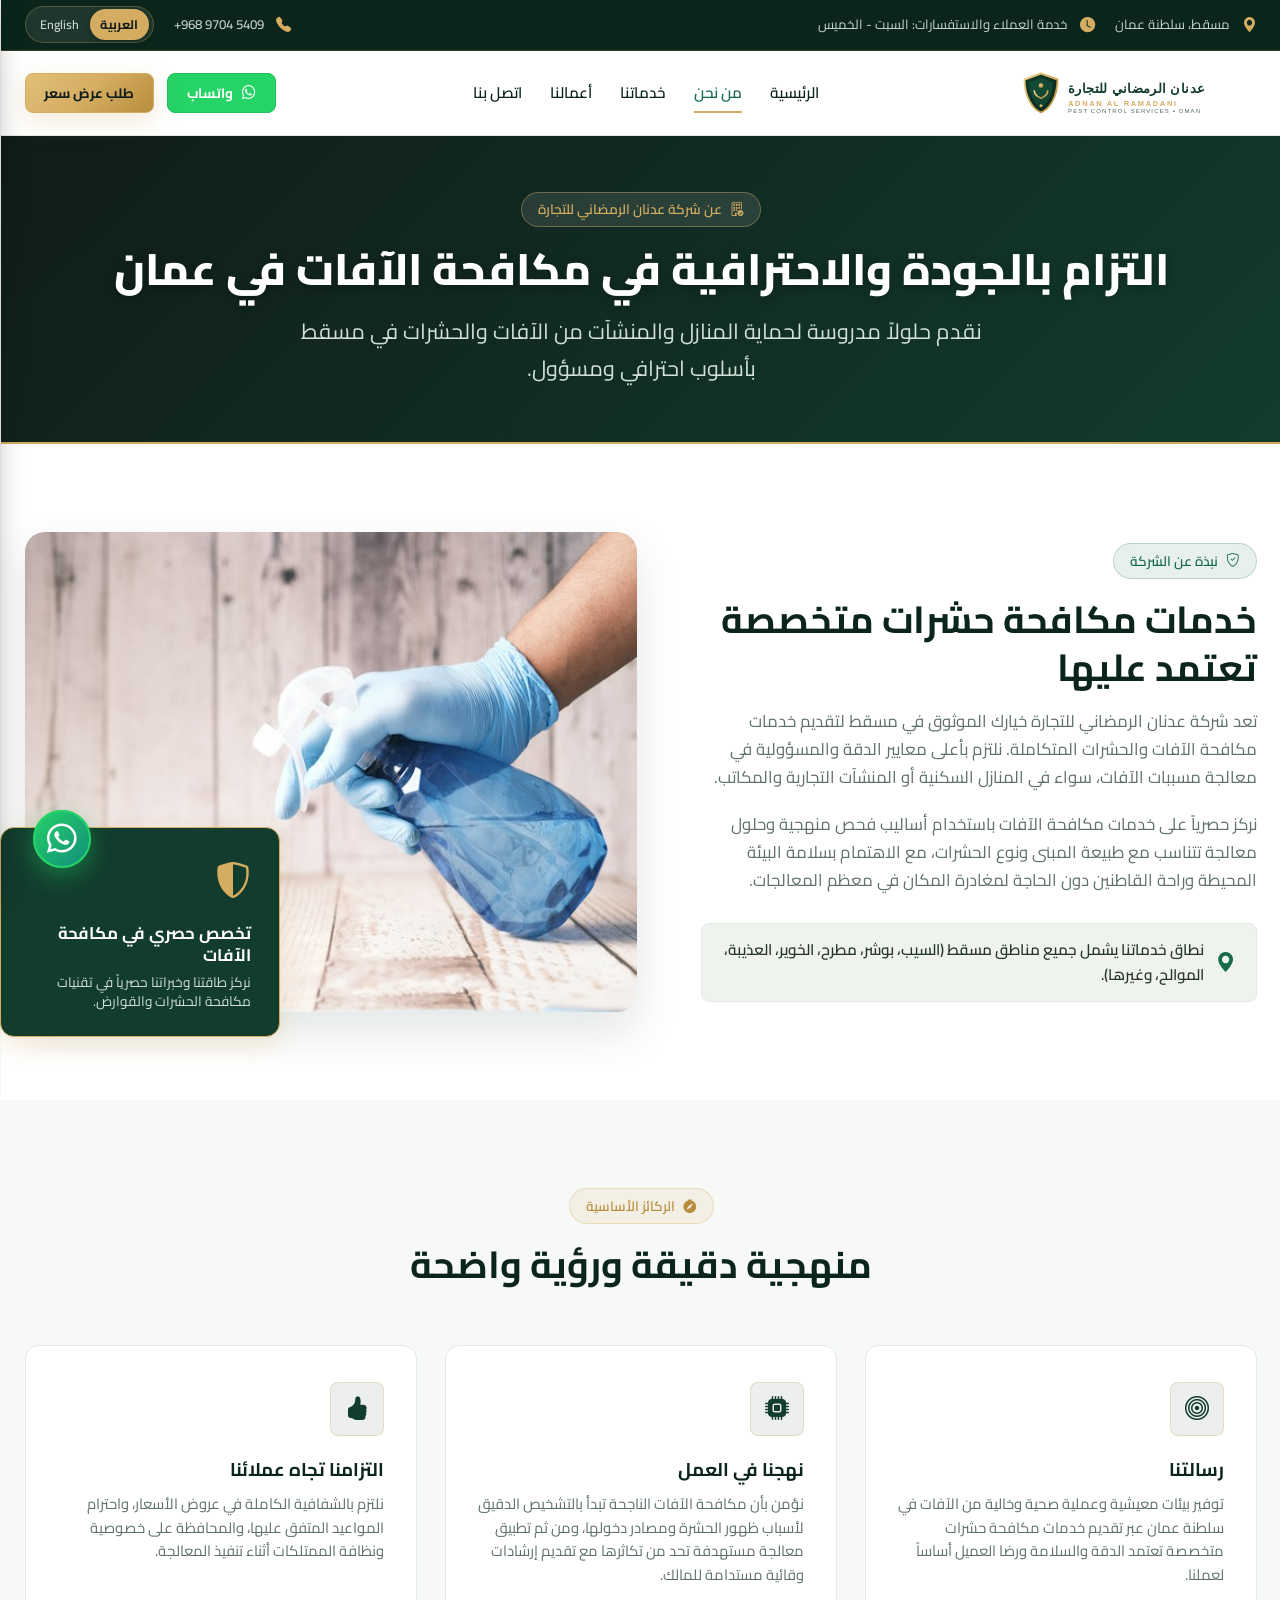
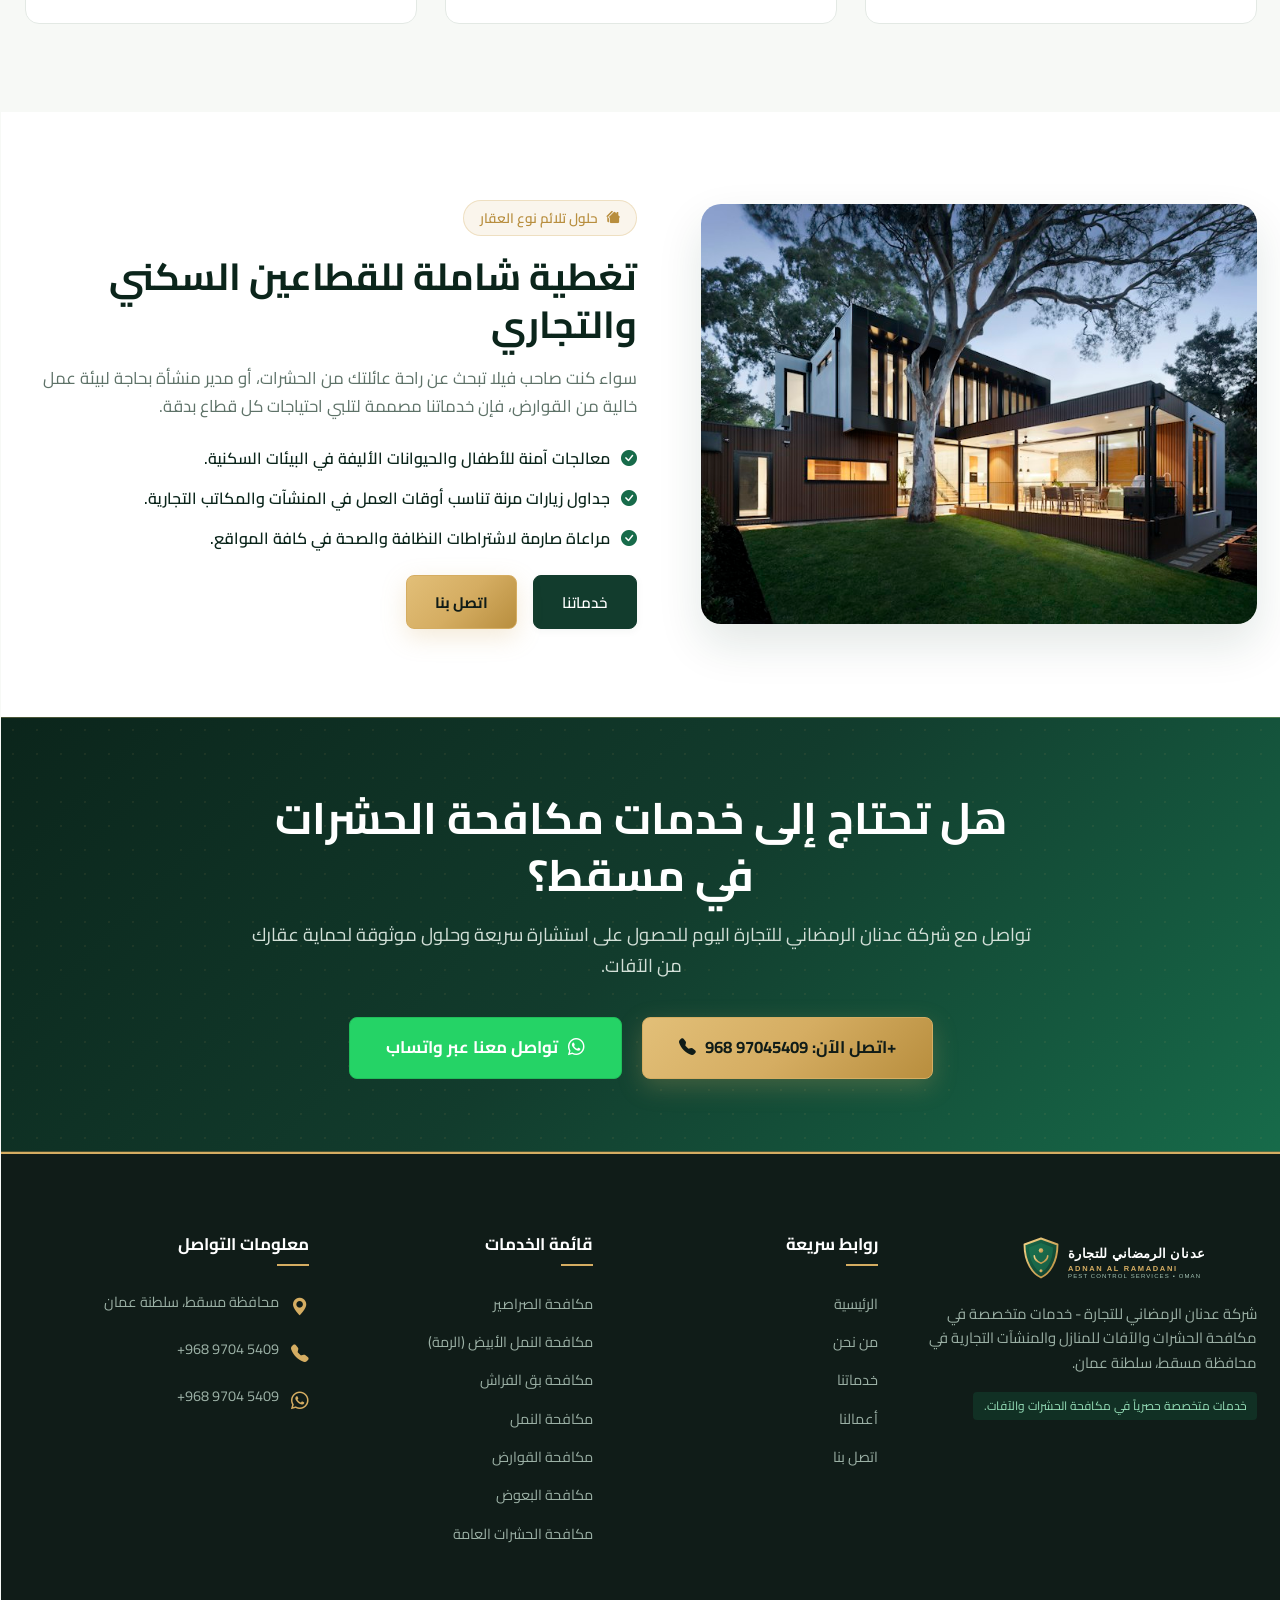
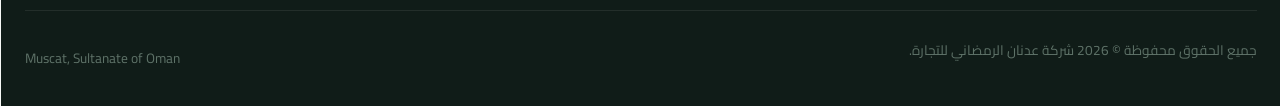
==== about.html @ b7390e9c "Deploy static site to GitHub Pages Co-authored-by: Copilot <223556219+Copilot@users.noreply.github.c" ====
<!DOCTYPE html>
<html lang="ar" dir="rtl">
<head>
  <meta charset="UTF-8">
  <meta name="viewport" content="width=device-width, initial-scale=1.0">
  <title data-i18n="about_hero_tag">من نحن - عدنان الرمضاني للتجارة</title>
  <meta name="description" content="تعرف على شركة عدنان الرمضاني للتجارة، المزود المتخصص في خدمات مكافحة الحشرات والآفات للمنازل والمنشآت التجارية في مسقط، سلطنة عمان.">
  <link rel="canonical" href="https://adnan-pestcontrol-oman.com/about.html">

  <link rel="icon" type="image/svg+xml" href="assets/images/favicon.svg">
  <link rel="preconnect" href="https://fonts.googleapis.com">
  <link rel="preconnect" href="https://fonts.gstatic.com" crossorigin>
  <link href="https://fonts.googleapis.com/css2?family=Cairo:wght@400;500;600;700;800;900&family=Plus+Jakarta+Sans:wght@400;500;600;700;800&family=Tajawal:wght@400;500;700&display=swap" rel="stylesheet">
  <link rel="stylesheet" href="https://cdn.jsdelivr.net/npm/bootstrap-icons@1.11.3/font/bootstrap-icons.min.css">
  <link rel="stylesheet" href="css/style.css">
  <link rel="stylesheet" href="css/rtl.css">
  <link rel="stylesheet" href="css/responsive.css">
</head>
<body class="lang-ar">

  <!-- ================= TOP ANNOUNCEMENT BAR ================= -->
  <div class="top-bar">
    <div class="container">
      <div class="top-bar-inner">
        <div class="top-bar-left">
          <div class="top-bar-item">
            <i class="bi bi-geo-alt-fill"></i>
            <span data-i18n="topbar_city">مسقط، سلطنة عمان</span>
          </div>
          <div class="top-bar-item top-bar-hours">
            <i class="bi bi-clock-fill"></i>
            <span data-i18n="topbar_hours">خدمة العملاء والاستفسارات: السبت - الخميس</span>
          </div>
        </div>
        <div class="top-bar-right">
          <div class="top-bar-item">
            <i class="bi bi-telephone-fill"></i>
            <a href="tel:+96897045409" class="top-bar-link" dir="ltr">+968 9704 5409</a>
          </div>
          <div class="lang-switcher-pill" role="group" aria-label="Language Selector">
            <button type="button" class="lang-btn js-lang-btn active" data-lang="ar">العربية</button>
            <button type="button" class="lang-btn js-lang-btn" data-lang="en">English</button>
          </div>
        </div>
      </div>
    </div>
  </div>

  <!-- ================= MAIN HEADER & NAVIGATION ================= -->
  <header class="site-header">
    <div class="container">
      <div class="header-inner">
        <a href="index.html" class="brand-logo" aria-label="Adnan Al Ramadani Trading">
          <img src="assets/images/logo.svg" alt="عدنان الرمضاني للتجارة" width="300" height="60">
        </a>
        <nav class="nav-menu" aria-label="Main Navigation">
          <a href="index.html" class="nav-link" data-i18n="nav_home">الرئيسية</a>
          <a href="about.html" class="nav-link active" data-i18n="nav_about">من نحن</a>
          <a href="services.html" class="nav-link" data-i18n="nav_services">خدماتنا</a>
          <a href="projects.html" class="nav-link" data-i18n="nav_projects">أعمالنا</a>
          <a href="contact.html" class="nav-link" data-i18n="nav_contact">اتصل بنا</a>
        </nav>
        <div class="header-actions">
          <a href="https://wa.me/96897045409?text=%D9%85%D8%B1%D8%AD%D8%A8%D8%A7%D9%8B%D8%8C%20%D8%A3%D9%88%D8%AF%20%D8%A7%D9%84%D8%A7%D8%B3%D8%AA%D9%81%D8%B3%D8%A7%D8%B1%20%D8%B9%D9%86%20%D8%AE%D8%AF%D9%85%D8%A7%D8%AA%20%D9%85%D9%83%D8%A7%D9%81%D8%AD%D8%A9%20%D8%A7%D9%84%D8%AD%D8%B4%D8%B1%D8%A7%D8%AA%20%D9%84%D8%AF%D9%8A%D9%83%D9%85." target="_blank" rel="noopener noreferrer" class="btn btn-whatsapp btn-sm js-whatsapp-link" title="WhatsApp">
            <i class="bi bi-whatsapp"></i>
            <span data-i18n="nav_whatsapp">واتساب</span>
          </a>
          <a href="contact.html" class="btn btn-accent btn-sm header-cta-btn" data-i18n="nav_get_quote">طلب عرض سعر</a>
          <button type="button" class="mobile-toggle" aria-label="Open Navigation Menu">
            <i class="bi bi-list"></i>
          </button>
        </div>
      </div>
    </div>
  </header>

  <!-- ================= MOBILE NAVIGATION DRAWER ================= -->
  <div class="drawer-backdrop"></div>
  <aside class="mobile-drawer" aria-label="Mobile Navigation Drawer">
    <div>
      <div class="drawer-header">
        <span class="badge-tag badge-gold" data-i18n="company_name">عدنان الرمضاني للتجارة</span>
        <button type="button" class="drawer-close" aria-label="Close Menu">
          <i class="bi bi-x-lg"></i>
        </button>
      </div>
      <nav class="drawer-menu">
        <a href="index.html" class="drawer-link" data-i18n="nav_home">الرئيسية</a>
        <a href="about.html" class="drawer-link active" data-i18n="nav_about">من نحن</a>
        <a href="services.html" class="drawer-link" data-i18n="nav_services">خدماتنا</a>
        <a href="projects.html" class="drawer-link" data-i18n="nav_projects">أعمالنا</a>
        <a href="contact.html" class="drawer-link" data-i18n="nav_contact">اتصل بنا</a>
      </nav>
    </div>
    <div class="drawer-footer">
      <div class="lang-switcher-pill" style="justify-content: center; width: 100%;">
        <button type="button" class="lang-btn js-lang-btn active" data-lang="ar">العربية</button>
        <button type="button" class="lang-btn js-lang-btn" data-lang="en">English</button>
      </div>
      <a href="tel:+96897045409" class="btn btn-outline-white btn-sm" dir="ltr">
        <i class="bi bi-telephone-fill"></i> +968 9704 5409
      </a>
      <a href="contact.html" class="btn btn-accent btn-sm" data-i18n="nav_get_quote">طلب عرض سعر</a>
    </div>
  </aside>

  <!-- ================= PAGE BANNER ================= -->
  <section class="section-py-sm bg-dark" style="position: relative; border-bottom: 2px solid var(--accent); background: linear-gradient(135deg, #101C18 0%, #123C2D 100%);">
    <div class="container text-center">
      <div class="badge-tag badge-white">
        <i class="bi bi-building-check"></i>
        <span data-i18n="about_hero_tag">عن شركة عدنان الرمضاني للتجارة</span>
      </div>
      <h1 class="hero-title" style="font-size: clamp(1.85rem, 3vw + 1rem, 2.75rem); margin-bottom: 1rem;" data-i18n="about_hero_title">
        التزام بالجودة والاحترافية في مكافحة الآفات في عمان
      </h1>
      <p class="hero-desc" style="margin: 0 auto; max-width: 720px;" data-i18n="about_hero_desc">
        نقدم حلولاً مدروسة لحماية المنازل والمنشآت من الآفات والحشرات في مسقط بأسلوب احترافي ومسؤول.
      </p>
    </div>
  </section>

  <!-- ================= ABOUT COMPANY CONTENT ================= -->
  <section class="section-py bg-white">
    <div class="container">
      <div class="intro-grid">
        <div class="intro-content">
          <div class="badge-tag">
            <i class="bi bi-shield-check"></i>
            <span data-i18n="intro_tag">نبذة عن الشركة</span>
          </div>
          <h2 class="section-title" data-i18n="intro_title">خدمات مكافحة حشرات متخصصة تعتمد عليها</h2>
          <p data-i18n="intro_p1">
            تعد شركة عدنان الرمضاني للتجارة خيارك الموثوق في مسقط لتقديم خدمات مكافحة الآفات والحشرات المتكاملة. نلتزم بأعلى معايير الدقة والمسؤولية في معالجة مسببات الآفات، سواء في المنازل السكنية أو المنشآت التجارية والمكاتب.
          </p>
          <p data-i18n="intro_p2">
            نركز حصرياً على خدمات مكافحة الآفات باستخدام أساليب فحص منهجية وحلول معالجة تتناسب مع طبيعة المبنى ونوع الحشرات، مع الاهتمام بسلامة البيئة المحيطة وراحة القاطنين دون الحاجة لمغادرة المكان في معظم المعالجات.
          </p>
          <div class="intro-scope-pill">
            <i class="bi bi-geo-alt-fill"></i>
            <span data-i18n="intro_service_scope">نطاق خدماتنا يشمل جميع مناطق مسقط (السيب، بوشر، مطرح، الخوير، العذيبة، الموالح، وغيرها).</span>
          </div>
        </div>
        <div class="intro-image-wrapper">
          <img src="assets/images/intro-pest-control.jpg" alt="شركة عدنان الرمضاني للتجارة مسقط" class="intro-image-main" loading="lazy">
          <div class="intro-floating-card">
            <i class="bi bi-shield-shaded"></i>
            <h4 data-i18n="intro_badge_title">تخصص حصري في مكافحة الآفات</h4>
            <p data-i18n="intro_badge_desc">نركز طاقتنا وخبراتنا حصرياً في تقنيات مكافحة الحشرات والقوارض.</p>
          </div>
        </div>
      </div>
    </div>
  </section>

  <!-- ================= OUR APPROACH & MISSION ================= -->
  <section class="section-py bg-light">
    <div class="container">
      <div class="section-header text-center">
        <div class="badge-tag badge-gold">
          <i class="bi bi-compass-fill"></i>
          <span>الركائز الأساسية</span>
        </div>
        <h2 class="section-title">منهجية دقيقة ورؤية واضحة</h2>
      </div>

      <div class="why-grid" style="grid-template-columns: repeat(auto-fit, minmax(320px, 1fr));">
        <!-- Mission Card -->
        <div class="why-card" style="background-color: var(--white); border-color: var(--border-light);">
          <div class="why-icon-box" style="background: rgba(18, 60, 45, 0.08); color: var(--primary);">
            <i class="bi bi-bullseye"></i>
          </div>
          <h4 style="color: var(--primary-dark);" data-i18n="about_mission_title">رسالتنا</h4>
          <p style="color: var(--text-muted);" data-i18n="about_mission_desc">
            توفير بيئات معيشية وعملية صحية وخالية من الآفات في سلطنة عمان عبر تقديم خدمات مكافحة حشرات متخصصة تعتمد الدقة والسلامة ورضا العميل أساساً لعملنا.
          </p>
        </div>

        <!-- Approach Card -->
        <div class="why-card" style="background-color: var(--white); border-color: var(--border-light);">
          <div class="why-icon-box" style="background: rgba(18, 60, 45, 0.08); color: var(--primary);">
            <i class="bi bi-cpu-fill"></i>
          </div>
          <h4 style="color: var(--primary-dark);" data-i18n="about_approach_title">نهجنا في العمل</h4>
          <p style="color: var(--text-muted);" data-i18n="about_approach_desc">
            نؤمن بأن مكافحة الآفات الناجحة تبدأ بالتشخيص الدقيق لأسباب ظهور الحشرة ومصادر دخولها، ومن ثم تطبيق معالجة مستهدفة تحد من تكاثرها مع تقديم إرشادات وقائية مستدامة للمالك.
          </p>
        </div>

        <!-- Commitment Card -->
        <div class="why-card" style="background-color: var(--white); border-color: var(--border-light);">
          <div class="why-icon-box" style="background: rgba(18, 60, 45, 0.08); color: var(--primary);">
            <i class="bi bi-hand-thumbs-up-fill"></i>
          </div>
          <h4 style="color: var(--primary-dark);" data-i18n="about_commitment_title">التزامنا تجاه عملائنا</h4>
          <p style="color: var(--text-muted);" data-i18n="about_commitment_desc">
            نلتزم بالشفافية الكاملة في عروض الأسعار، واحترام المواعيد المتفق عليها، والمحافظة على خصوصية ونظافة الممتلكات أثناء تنفيذ المعالجة.
          </p>
        </div>
      </div>
    </div>
  </section>

  <!-- ================= RESIDENTIAL & COMMERCIAL FOCUS ================= -->
  <section class="section-py bg-white">
    <div class="container">
      <div class="intro-grid">
        <div class="intro-image-wrapper">
          <img src="assets/images/general-pest-control.jpg" alt="معالجة سكنية وتجارية في مسقط" class="intro-image-main" style="height: 420px;" loading="lazy">
        </div>
        <div class="intro-content">
          <div class="badge-tag badge-gold">
            <i class="bi bi-houses-fill"></i>
            <span>حلول تلائم نوع العقار</span>
          </div>
          <h2 class="section-title" data-i18n="about_res_com_title">تغطية شاملة للقطاعين السكني والتجاري</h2>
          <p data-i18n="about_res_com_desc">
            سواء كنت صاحب فيلا تبحث عن راحة عائلتك من الحشرات، أو مدير منشأة بحاجة لبيئة عمل خالية من القوارض، فإن خدماتنا مصممة لتلبي احتياجات كل قطاع بدقة.
          </p>
          <ul style="margin: 1.5rem 0; display: flex; flex-direction: column; gap: 0.85rem;">
            <li style="display: flex; align-items: center; gap: 0.65rem; font-weight: 600; color: var(--primary-dark);">
              <i class="bi bi-check-circle-fill" style="color: var(--secondary);"></i>
              <span>معالجات آمنة للأطفال والحيوانات الأليفة في البيئات السكنية.</span>
            </li>
            <li style="display: flex; align-items: center; gap: 0.65rem; font-weight: 600; color: var(--primary-dark);">
              <i class="bi bi-check-circle-fill" style="color: var(--secondary);"></i>
              <span>جداول زيارات مرنة تناسب أوقات العمل في المنشآت والمكاتب التجارية.</span>
            </li>
            <li style="display: flex; align-items: center; gap: 0.65rem; font-weight: 600; color: var(--primary-dark);">
              <i class="bi bi-check-circle-fill" style="color: var(--secondary);"></i>
              <span>مراعاة صارمة لاشتراطات النظافة والصحة في كافة المواقع.</span>
            </li>
          </ul>
          <div style="display: flex; gap: 1rem; flex-wrap: wrap;">
            <a href="services.html" class="btn btn-primary" data-i18n="nav_services">استكشف خدماتنا</a>
            <a href="contact.html" class="btn btn-accent" data-i18n="nav_contact">تواصل معنا الآن</a>
          </div>
        </div>
      </div>
    </div>
  </section>

  <!-- ================= FINAL CTA ================= -->
  <section class="cta-banner">
    <div class="container">
      <div class="cta-banner-inner">
        <h2 data-i18n="cta_headline">هل تحتاج إلى خدمات مكافحة الحشرات في مسقط؟</h2>
        <p data-i18n="cta_desc">تواصل مع شركة عدنان الرمضاني للتجارة اليوم للحصول على استشارة سريعة وحلول موثوقة لحماية عقارك من الآفات.</p>
        <div class="cta-banner-buttons">
          <a href="tel:+96897045409" class="btn btn-accent btn-lg" dir="ltr">
            <i class="bi bi-telephone-fill"></i> <span data-i18n="cta_btn_call">+968 9704 5409 :اتصل الآن</span>
          </a>
          <a href="https://wa.me/96897045409?text=%D9%85%D8%B1%D8%AD%D8%A8%D8%A7%D9%8B%D8%8C%20%D8%A3%D9%88%D8%AF%20%D8%A7%D9%84%D8%A7%D8%B3%D8%AA%D9%81%D8%B3%D8%A7%D8%B1%20%D8%B9%D9%86%20%D8%AE%D8%AF%D9%85%D8%A7%D8%AA%20%D9%85%D9%83%D8%A7%D9%81%D8%AD%D8%A9%20%D8%A7%D9%84%D8%AD%D8%B4%D8%B1%D8%A7%D8%AA%20%D9%84%D8%AF%D9%8A%D9%83%D9%85." target="_blank" rel="noopener noreferrer" class="btn btn-whatsapp btn-lg js-whatsapp-link">
            <i class="bi bi-whatsapp"></i> <span data-i18n="cta_btn_whatsapp">تواصل معنا عبر واتساب</span>
          </a>
        </div>
      </div>
    </div>
  </section>

  <!-- ================= FOOTER ================= -->
  <footer class="site-footer">
    <div class="container">
      <div class="footer-top">
        <div class="footer-brand">
          <a href="index.html" class="brand-logo">
            <img src="assets/images/logo-white.svg" alt="عدنان الرمضاني للتجارة" width="300" height="60">
          </a>
          <p data-i18n="footer_about_p">شركة عدنان الرمضاني للتجارة - خدمات متخصصة في مكافحة الحشرات والآفات للمنازل والمنشآت التجارية في محافظة مسقط، سلطنة عمان.</p>
          <div style="margin-top: 1rem;">
            <span class="footer-badge" data-i18n="footer_category_note">خدمات متخصصة حصرياً في مكافحة الحشرات والآفات</span>
          </div>
        </div>

        <div class="footer-col">
          <h4 data-i18n="footer_quick_links">روابط سريعة</h4>
          <ul class="footer-links">
            <li><a href="index.html" data-i18n="nav_home">الرئيسية</a></li>
            <li><a href="about.html" data-i18n="nav_about">من نحن</a></li>
            <li><a href="services.html" data-i18n="nav_services">خدماتنا</a></li>
            <li><a href="projects.html" data-i18n="nav_projects">أعمالنا ومشاريعنا</a></li>
            <li><a href="contact.html" data-i18n="nav_contact">اتصل بنا</a></li>
          </ul>
        </div>

        <div class="footer-col">
          <h4 data-i18n="footer_services_list">قائمة الخدمات</h4>
          <ul class="footer-links">
            <li><a href="services.html#cockroach" data-i18n="service_cockroach_title">مكافحة الصراصير</a></li>
            <li><a href="services.html#termite" data-i18n="service_termite_title">مكافحة النمل الأبيض</a></li>
            <li><a href="services.html#bedbug" data-i18n="service_bedbug_title">مكافحة بق الفراش</a></li>
            <li><a href="services.html#ant" data-i18n="service_ant_title">مكافحة النمل</a></li>
            <li><a href="services.html#rodent" data-i18n="service_rodent_title">مكافحة القوارض</a></li>
            <li><a href="services.html#mosquito" data-i18n="service_mosquito_title">مكافحة البعوض</a></li>
            <li><a href="services.html#general" data-i18n="service_general_title">مكافحة الحشرات العامة</a></li>
          </ul>
        </div>

        <div class="footer-col">
          <h4 data-i18n="footer_contact_info">معلومات التواصل</h4>
          <div class="footer-contact-list">
            <div class="footer-contact-item">
              <i class="bi bi-geo-alt-fill"></i>
              <span data-i18n="footer_address_val">محافظة مسقط، سلطنة عمان</span>
            </div>
            <div class="footer-contact-item">
              <i class="bi bi-telephone-fill"></i>
              <a href="tel:+96897045409" dir="ltr">+968 9704 5409</a>
            </div>
            <div class="footer-contact-item">
              <i class="bi bi-whatsapp"></i>
              <a href="https://wa.me/96897045409?text=%D9%85%D8%B1%D8%AD%D8%A8%D8%A7%D9%8B%D8%8C%20%D8%A3%D9%88%D8%AF%20%D8%A7%D9%84%D8%A7%D8%B3%D8%AA%D9%81%D8%B3%D8%A7%D8%B1%20%D8%B9%D9%86%20%D8%AE%D8%AF%D9%85%D8%A7%D8%AA%20%D9%85%D9%83%D8%A7%D9%81%D8%AD%D8%A9%20%D8%A7%D9%84%D8%AD%D8%B4%D8%B1%D8%A7%D8%AA%20%D9%84%D8%AF%D9%8A%D9%83%D9%85." target="_blank" rel="noopener noreferrer" class="js-whatsapp-link" dir="ltr">+968 9704 5409</a>
            </div>
          </div>
        </div>
      </div>

      <div class="footer-bottom">
        <p data-i18n="footer_rights">جميع الحقوق محفوظة © 2026 شركة عدنان الرمضاني للتجارة.</p>
        <p>Muscat, Sultanate of Oman</p>
      </div>
    </div>
  </footer>

  <!-- ================= FLOATING WHATSAPP & BACK TO TOP ================= -->
  <aside class="whatsapp-floating" aria-label="WhatsApp Contact Widget">
    <div class="whatsapp-floating-tooltip" data-i18n="whatsapp_floating_tooltip">محادثة فورية عبر واتساب</div>
    <a href="https://wa.me/96897045409?text=%D9%85%D8%B1%D8%AD%D8%A8%D8%A7%D9%8B%D8%8C%20%D8%A3%D9%88%D8%AF%20%D8%A7%D9%84%D8%A7%D8%B3%D8%AA%D9%81%D8%B3%D8%A7%D8%B1%20%D8%B9%D9%86%20%D8%AE%D8%AF%D9%85%D8%A7%D8%AA%20%D9%85%D9%83%D8%A7%D9%81%D8%AD%D8%A9%20%D8%A7%D9%84%D8%AD%D8%B4%D8%B1%D8%A7%D8%AA%20%D9%84%D8%AF%D9%8A%D9%83%D9%85." target="_blank" rel="noopener noreferrer" class="whatsapp-floating-btn js-whatsapp-link" aria-label="Chat on WhatsApp">
      <div class="whatsapp-pulse"></div>
      <i class="bi bi-whatsapp"></i>
    </a>
  </aside>

  <button type="button" class="back-to-top" aria-label="Back to Top">
    <i class="bi bi-chevron-up"></i>
  </button>

  <script src="js/translations.js"></script>
  <script src="js/language.js"></script>
  <script src="js/main.js"></script>
  <script src="js/animations.js"></script>
</body>
</html>
---- css/style.css ----
/* ==========================================================================
   ADNAN AL RAMADANI TRADING - LUXURY PEST CONTROL WEBSITE
   Style System: Deep Forest Green (#123C2D) | Emerald (#176B4A) | Gold (#D5AD62)
   Muscat, Sultanate of Oman
   ========================================================================== */

/* --------------------------------------------------------------------------
   1. CSS Custom Properties / Design Tokens
   -------------------------------------------------------------------------- */
:root {
  --primary: #123C2D;
  --primary-dark: #0B251B;
  --primary-light: #1A543F;
  --secondary: #176B4A;
  --secondary-light: #219668;
  --accent: #D5AD62;
  --accent-hover: #C29B4F;
  --accent-light: #FBF7EE;
  --accent-glow: rgba(213, 173, 98, 0.28);
  
  --dark: #101C18;
  --dark-surface: #14251F;
  --dark-border: #233E33;
  --bg: #F7F9F6;
  --bg-alt: #EFF3EE;
  --white: #FFFFFF;
  --text-main: #26352E;
  --text-muted: #5E7268;
  --text-light: #9BB0A5;
  --border-light: #E3E9E4;
  --border-subtle: #EDF1EE;
  
  --font-ar: 'Cairo', 'Tajawal', -apple-system, BlinkMacSystemFont, "Segoe UI", Roboto, sans-serif;
  --font-en: 'Plus Jakarta Sans', 'Inter', -apple-system, BlinkMacSystemFont, "Segoe UI", Roboto, sans-serif;
  
  --radius-xs: 4px;
  --radius-sm: 8px;
  --radius-md: 14px;
  --radius-lg: 20px;
  --radius-xl: 28px;
  --radius-full: 9999px;
  
  --shadow-sm: 0 2px 8px rgba(18, 60, 45, 0.05);
  --shadow-md: 0 10px 30px rgba(18, 60, 45, 0.08);
  --shadow-lg: 0 20px 45px rgba(18, 60, 45, 0.12);
  --shadow-gold: 0 8px 24px rgba(213, 173, 98, 0.25);
  --shadow-card: 0 12px 35px rgba(16, 28, 24, 0.06);
  
  --transition-fast: 0.18s ease;
  --transition-base: 0.3s cubic-bezier(0.16, 1, 0.3, 1);
  --transition-slow: 0.5s cubic-bezier(0.16, 1, 0.3, 1);

  --header-height: 84px;
  --topbar-height: 42px;
}

/* --------------------------------------------------------------------------
   2. Base Reset & Typography
   -------------------------------------------------------------------------- */
*, *::before, *::after {
  box-sizing: border-box;
  margin: 0;
  padding: 0;
}

html {
  font-size: 16px;
  scroll-behavior: smooth;
  -webkit-text-size-adjust: 100%;
}

body {
  font-family: var(--font-ar);
  font-size: 1rem;
  line-height: 1.65;
  color: var(--text-main);
  background-color: var(--bg);
  overflow-x: hidden;
  text-rendering: optimizeLegibility;
  -webkit-font-smoothing: antialiased;
}

html[lang="en"] body {
  font-family: var(--font-en);
}

h1, h2, h3, h4, h5, h6 {
  color: var(--primary-dark);
  font-weight: 700;
  line-height: 1.3;
  margin-bottom: 0.75rem;
}

h1 { font-size: clamp(2rem, 4vw + 1rem, 3.25rem); font-weight: 800; }
h2 { font-size: clamp(1.65rem, 2.5vw + 1rem, 2.35rem); }
h3 { font-size: 1.35rem; }
h4 { font-size: 1.15rem; }

p {
  margin-bottom: 1rem;
  color: var(--text-muted);
}

p:last-child {
  margin-bottom: 0;
}

a {
  color: inherit;
  text-decoration: none;
  transition: var(--transition-base);
}

img, svg {
  max-width: 100%;
  height: auto;
  display: block;
}

ul {
  list-style: none;
}

button, input, select, textarea {
  font-family: inherit;
  font-size: inherit;
  border: none;
  outline: none;
}

/* --------------------------------------------------------------------------
   3. Utility Classes & Layout
   -------------------------------------------------------------------------- */
.container {
  width: 100%;
  max-width: 1280px;
  margin-left: auto;
  margin-right: auto;
  padding-left: 1.5rem;
  padding-right: 1.5rem;
}

.container-narrow {
  max-width: 960px;
}

.section-py {
  padding-top: 5.5rem;
  padding-bottom: 5.5rem;
}

.section-py-sm {
  padding-top: 3.5rem;
  padding-bottom: 3.5rem;
}

.bg-white { background-color: var(--white); }
.bg-light { background-color: var(--bg); }
.bg-alt { background-color: var(--bg-alt); }
.bg-dark { background-color: var(--dark); color: var(--white); }
.bg-primary { background-color: var(--primary); color: var(--white); }

.text-center { text-align: center; }
.text-accent { color: var(--accent) !important; }
.text-secondary { color: var(--secondary) !important; }

/* Section Header Component */
.section-header {
  margin-bottom: 3.5rem;
}

.section-header.text-center {
  max-width: 720px;
  margin-left: auto;
  margin-right: auto;
}

.badge-tag {
  display: inline-flex;
  align-items: center;
  gap: 0.5rem;
  padding: 0.35rem 1rem;
  border-radius: var(--radius-full);
  font-size: 0.85rem;
  font-weight: 600;
  letter-spacing: 0.5px;
  background-color: rgba(23, 107, 74, 0.1);
  color: var(--secondary);
  border: 1px solid rgba(23, 107, 74, 0.2);
  margin-bottom: 1rem;
}

.badge-tag.badge-gold {
  background-color: rgba(213, 173, 98, 0.12);
  color: #B88E3E;
  border-color: rgba(213, 173, 98, 0.3);
}

.badge-tag.badge-white {
  background-color: rgba(255, 255, 255, 0.1);
  color: var(--accent);
  border-color: rgba(213, 173, 98, 0.4);
}

.section-title {
  margin-bottom: 1rem;
  position: relative;
}

.section-desc {
  font-size: 1.05rem;
  color: var(--text-muted);
}

.bg-dark .section-title {
  color: var(--white);
}

.bg-dark .section-desc {
  color: var(--text-light);
}

/* --------------------------------------------------------------------------
   4. Buttons & Badges
   -------------------------------------------------------------------------- */
.btn {
  display: inline-flex;
  align-items: center;
  justify-content: center;
  gap: 0.6rem;
  padding: 0.85rem 1.75rem;
  border-radius: var(--radius-sm);
  font-weight: 600;
  font-size: 0.95rem;
  cursor: pointer;
  transition: var(--transition-base);
  text-align: center;
  white-space: nowrap;
}

.btn-primary {
  background-color: var(--primary);
  color: var(--white);
  border: 1px solid var(--primary);
  box-shadow: var(--shadow-sm);
}

.btn-primary:hover {
  background-color: var(--primary-light);
  border-color: var(--primary-light);
  transform: translateY(-2px);
  box-shadow: var(--shadow-md);
  color: var(--white);
}

.btn-accent {
  background: linear-gradient(135deg, #E2BF78 0%, #D5AD62 50%, #B88E3E 100%);
  color: var(--dark);
  font-weight: 700;
  border: 1px solid #D5AD62;
  box-shadow: var(--shadow-gold);
}

.btn-accent:hover {
  background: linear-gradient(135deg, #ECD091 0%, #DFB96E 50%, #C49A48 100%);
  transform: translateY(-2px);
  box-shadow: 0 10px 28px rgba(213, 173, 98, 0.35);
  color: var(--dark);
}

.btn-secondary {
  background-color: var(--secondary);
  color: var(--white);
  border: 1px solid var(--secondary);
}

.btn-secondary:hover {
  background-color: var(--secondary-light);
  transform: translateY(-2px);
  color: var(--white);
}

.btn-outline-white {
  background-color: transparent;
  color: var(--white);
  border: 1.5px solid rgba(255, 255, 255, 0.35);
  backdrop-filter: blur(4px);
}

.btn-outline-white:hover {
  background-color: var(--white);
  color: var(--primary);
  border-color: var(--white);
  transform: translateY(-2px);
}

.btn-outline-primary {
  background-color: transparent;
  color: var(--primary);
  border: 1.5px solid var(--primary);
}

.btn-outline-primary:hover {
  background-color: var(--primary);
  color: var(--white);
  transform: translateY(-2px);
}

.btn-whatsapp {
  background-color: #25D366;
  color: #FFFFFF;
  border: 1px solid #20BD5A;
  font-weight: 700;
}

.btn-whatsapp:hover {
  background-color: #20BD5A;
  color: #FFFFFF;
  transform: translateY(-2px);
  box-shadow: 0 8px 20px rgba(37, 211, 102, 0.3);
}

.btn-sm {
  padding: 0.5rem 1.15rem;
  font-size: 0.85rem;
  border-radius: var(--radius-sm);
}

.btn-lg {
  padding: 1rem 2.25rem;
  font-size: 1.05rem;
}

/* --------------------------------------------------------------------------
   5. Top Bar
   -------------------------------------------------------------------------- */
.top-bar {
  background-color: var(--primary-dark);
  color: #CAD5CF;
  font-size: 0.825rem;
  border-bottom: 1px solid rgba(213, 173, 98, 0.2);
  position: relative;
  z-index: 1001;
}

.top-bar-inner {
  display: flex;
  align-items: center;
  justify-content: space-between;
  min-height: var(--topbar-height);
  padding: 0.4rem 0;
}

.top-bar-left, .top-bar-right {
  display: flex;
  align-items: center;
  gap: 1.25rem;
}

.top-bar-item {
  display: inline-flex;
  align-items: center;
  gap: 0.45rem;
}

.top-bar-item i {
  color: var(--accent);
  font-size: 0.95rem;
}

.top-bar-link {
  color: #CAD5CF;
  font-weight: 500;
}

.top-bar-link:hover {
  color: var(--accent);
}

/* Language Switcher Component */
.lang-switcher-pill {
  display: inline-flex;
  align-items: center;
  background: rgba(255, 255, 255, 0.08);
  border: 1px solid rgba(213, 173, 98, 0.3);
  border-radius: var(--radius-full);
  padding: 2px 4px;
}

.lang-btn {
  background: transparent;
  color: #CAD5CF;
  font-size: 0.78rem;
  font-weight: 600;
  padding: 0.25rem 0.65rem;
  border-radius: var(--radius-full);
  cursor: pointer;
  transition: var(--transition-fast);
}

.lang-btn:hover {
  color: var(--white);
}

.lang-btn.active {
  background: var(--accent);
  color: var(--dark);
  font-weight: 700;
  box-shadow: 0 2px 6px rgba(0, 0, 0, 0.2);
}

/* --------------------------------------------------------------------------
   6. Main Header & Navigation
   -------------------------------------------------------------------------- */
.site-header {
  position: sticky;
  top: 0;
  left: 0;
  width: 100%;
  background-color: var(--white);
  border-bottom: 1px solid var(--border-light);
  z-index: 1000;
  transition: var(--transition-base);
}

.site-header.scrolled {
  box-shadow: 0 4px 20px rgba(18, 60, 45, 0.08);
  background-color: rgba(255, 255, 255, 0.98);
  backdrop-filter: blur(12px);
}

.header-inner {
  display: flex;
  align-items: center;
  justify-content: space-between;
  height: var(--header-height);
}

.brand-logo {
  display: flex;
  align-items: center;
  gap: 0.75rem;
  text-decoration: none;
}

.brand-logo img {
  height: 48px;
  width: auto;
}

/* Nav Menu */
.nav-menu {
  display: flex;
  align-items: center;
  gap: 1.75rem;
}

.nav-link {
  font-weight: 600;
  font-size: 0.95rem;
  color: var(--primary-dark);
  position: relative;
  padding: 0.5rem 0;
}

.nav-link::after {
  content: '';
  position: absolute;
  bottom: 0;
  left: 0;
  width: 0;
  height: 2px;
  background-color: var(--accent);
  transition: var(--transition-base);
}

.nav-link:hover, .nav-link.active {
  color: var(--secondary);
}

.nav-link:hover::after, .nav-link.active::after {
  width: 100%;
}

.header-actions {
  display: flex;
  align-items: center;
  gap: 0.85rem;
}

.mobile-toggle {
  display: none;
  background: transparent;
  color: var(--primary-dark);
  font-size: 1.75rem;
  cursor: pointer;
  padding: 0.25rem;
}

/* --------------------------------------------------------------------------
   7. Mobile Navigation Drawer
   -------------------------------------------------------------------------- */
.mobile-drawer {
  position: fixed;
  top: 0;
  bottom: 0;
  right: -320px;
  width: 300px;
  background-color: var(--dark);
  color: var(--white);
  z-index: 2000;
  padding: 2rem 1.5rem;
  display: flex;
  flex-direction: column;
  justify-content: space-between;
  transition: right 0.35s cubic-bezier(0.16, 1, 0.3, 1);
  box-shadow: -10px 0 30px rgba(0, 0, 0, 0.4);
  overflow-y: auto;
}

html[dir="rtl"] .mobile-drawer {
  right: auto;
  left: -320px;
  transition: left 0.35s cubic-bezier(0.16, 1, 0.3, 1);
  box-shadow: 10px 0 30px rgba(0, 0, 0, 0.4);
}

.mobile-drawer.open {
  right: 0;
}

html[dir="rtl"] .mobile-drawer.open {
  left: 0;
}

.drawer-backdrop {
  position: fixed;
  top: 0;
  left: 0;
  width: 100vw;
  height: 100vh;
  background: rgba(16, 28, 24, 0.6);
  backdrop-filter: blur(4px);
  z-index: 1999;
  opacity: 0;
  visibility: hidden;
  transition: var(--transition-base);
}

.drawer-backdrop.active {
  opacity: 1;
  visibility: visible;
}

.drawer-header {
  display: flex;
  align-items: center;
  justify-content: space-between;
  margin-bottom: 2rem;
  border-bottom: 1px solid rgba(255, 255, 255, 0.1);
  padding-bottom: 1rem;
}

.drawer-close {
  background: transparent;
  color: var(--white);
  font-size: 1.5rem;
  cursor: pointer;
}

.drawer-menu {
  display: flex;
  flex-direction: column;
  gap: 1.25rem;
}

.drawer-link {
  font-size: 1.15rem;
  font-weight: 600;
  color: #CAD5CF;
  display: block;
}

.drawer-link.active, .drawer-link:hover {
  color: var(--accent);
}

.drawer-footer {
  margin-top: 2rem;
  border-top: 1px solid rgba(255, 255, 255, 0.1);
  padding-top: 1.5rem;
  display: flex;
  flex-direction: column;
  gap: 1rem;
}

/* --------------------------------------------------------------------------
   8. Hero Section (Cinematic Luxury)
   -------------------------------------------------------------------------- */
.hero-section {
  position: relative;
  min-height: 85vh;
  display: flex;
  align-items: center;
  background: linear-gradient(135deg, rgba(16, 28, 24, 0.92) 0%, rgba(18, 60, 45, 0.88) 100%),
              url('../assets/images/hero.jpg') center/cover no-repeat;
  color: var(--white);
  padding: 5rem 0;
  overflow: hidden;
}

.hero-overlay-pattern {
  position: absolute;
  top: 0;
  left: 0;
  width: 100%;
  height: 100%;
  background-image: radial-gradient(rgba(213, 173, 98, 0.08) 1px, transparent 1px);
  background-size: 32px 32px;
  pointer-events: none;
}

.hero-content {
  position: relative;
  z-index: 2;
  max-width: 820px;
}

.hero-title {
  color: var(--white);
  font-size: clamp(2.2rem, 3.8vw + 1rem, 3.75rem);
  font-weight: 800;
  line-height: 1.22;
  margin-bottom: 1.5rem;
  text-shadow: 0 2px 10px rgba(0, 0, 0, 0.3);
}

.hero-desc {
  font-size: clamp(1.05rem, 1.2vw + 0.5rem, 1.35rem);
  color: #D3E0D8;
  line-height: 1.7;
  margin-bottom: 2.25rem;
  max-width: 700px;
}

.hero-cta-group {
  display: flex;
  align-items: center;
  flex-wrap: wrap;
  gap: 1rem;
  margin-bottom: 2.75rem;
}

.hero-features {
  display: flex;
  align-items: center;
  flex-wrap: wrap;
  gap: 1.5rem;
  padding-top: 1.75rem;
  border-top: 1px solid rgba(255, 255, 255, 0.15);
}

.hero-feature-item {
  display: flex;
  align-items: center;
  gap: 0.6rem;
  font-size: 0.9rem;
  color: #E2ECE5;
  font-weight: 500;
}

.hero-feature-item i {
  color: var(--accent);
  font-size: 1.15rem;
}

/* --------------------------------------------------------------------------
   9. Trust / Introduction Section
   -------------------------------------------------------------------------- */
.intro-grid {
  display: grid;
  grid-template-columns: 1fr 1.1fr;
  gap: 4rem;
  align-items: center;
}

.intro-image-wrapper {
  position: relative;
}

.intro-image-main {
  width: 100%;
  height: 480px;
  object-fit: cover;
  border-radius: var(--radius-lg);
  box-shadow: var(--shadow-lg);
}

.intro-floating-card {
  position: absolute;
  bottom: -25px;
  right: -25px;
  background: var(--primary);
  color: var(--white);
  padding: 1.5rem 1.75rem;
  border-radius: var(--radius-md);
  border: 1px solid var(--accent);
  box-shadow: var(--shadow-gold);
  max-width: 280px;
}

html[dir="rtl"] .intro-floating-card {
  right: auto;
  left: -25px;
}

.intro-floating-card i {
  font-size: 2.25rem;
  color: var(--accent);
  margin-bottom: 0.75rem;
  display: block;
}

.intro-floating-card h4 {
  color: var(--white);
  font-size: 1.05rem;
  margin-bottom: 0.35rem;
}

.intro-floating-card p {
  color: #D3E0D8;
  font-size: 0.85rem;
  line-height: 1.45;
}

.intro-content p {
  font-size: 1.05rem;
  margin-bottom: 1.25rem;
}

.intro-scope-pill {
  display: flex;
  align-items: center;
  gap: 0.75rem;
  background-color: var(--bg-alt);
  border: 1px solid var(--border-light);
  padding: 0.85rem 1.25rem;
  border-radius: var(--radius-sm);
  margin-top: 1.75rem;
  color: var(--text-main);
  font-size: 0.95rem;
  font-weight: 600;
}

.intro-scope-pill i {
  color: var(--secondary);
  font-size: 1.25rem;
}

/* --------------------------------------------------------------------------
   10. Services Cards System (7 Core Services)
   -------------------------------------------------------------------------- */
.services-grid {
  display: grid;
  grid-template-columns: repeat(auto-fill, minmax(350px, 1fr));
  gap: 2rem;
}

.service-card {
  background-color: var(--white);
  border-radius: var(--radius-md);
  overflow: hidden;
  border: 1px solid var(--border-light);
  box-shadow: var(--shadow-sm);
  transition: var(--transition-base);
  display: flex;
  flex-direction: column;
}

.service-card:hover {
  transform: translateY(-6px);
  box-shadow: var(--shadow-card);
  border-color: rgba(23, 107, 74, 0.3);
}

.service-card-media {
  position: relative;
  height: 220px;
  overflow: hidden;
}

.service-card-media img {
  width: 100%;
  height: 100%;
  object-fit: cover;
  transition: transform 0.6s cubic-bezier(0.16, 1, 0.3, 1);
}

.service-card:hover .service-card-media img {
  transform: scale(1.08);
}

.service-card-badge {
  position: absolute;
  top: 1rem;
  right: 1rem;
  background: rgba(16, 28, 24, 0.85);
  color: var(--accent);
  border: 1px solid rgba(213, 173, 98, 0.4);
  backdrop-filter: blur(4px);
  padding: 0.25rem 0.75rem;
  border-radius: var(--radius-full);
  font-size: 0.75rem;
  font-weight: 700;
  letter-spacing: 0.5px;
}

html[dir="rtl"] .service-card-badge {
  right: auto;
  left: 1rem;
}

.service-card-icon {
  position: absolute;
  bottom: -22px;
  right: 1.5rem;
  width: 48px;
  height: 48px;
  background-color: var(--primary);
  border: 2px solid var(--accent);
  color: var(--white);
  border-radius: var(--radius-sm);
  display: flex;
  align-items: center;
  justify-content: center;
  font-size: 1.35rem;
  box-shadow: var(--shadow-md);
}

html[dir="rtl"] .service-card-icon {
  right: auto;
  left: 1.5rem;
}

.service-card-body {
  padding: 2rem 1.75rem 1.75rem;
  display: flex;
  flex-direction: column;
  flex-grow: 1;
}

.service-card-title {
  font-size: 1.25rem;
  margin-bottom: 0.75rem;
  color: var(--primary-dark);
}

.service-card-desc {
  font-size: 0.925rem;
  color: var(--text-muted);
  line-height: 1.6;
  margin-bottom: 1.5rem;
  flex-grow: 1;
}

.service-card-footer {
  display: flex;
  align-items: center;
  justify-content: space-between;
  border-top: 1px solid var(--border-subtle);
  padding-top: 1rem;
  margin-top: auto;
}

.service-link {
  display: inline-flex;
  align-items: center;
  gap: 0.4rem;
  font-size: 0.9rem;
  font-weight: 700;
  color: var(--secondary);
}

.service-link:hover {
  color: var(--primary);
  gap: 0.6rem;
}

/* --------------------------------------------------------------------------
   11. Why Choose Us (Dark Corporate Section)
   -------------------------------------------------------------------------- */
.why-section {
  background-color: var(--dark);
  color: var(--white);
  position: relative;
  overflow: hidden;
}

.why-section::before {
  content: '';
  position: absolute;
  top: -150px;
  right: -150px;
  width: 450px;
  height: 450px;
  background: radial-gradient(circle, rgba(23, 107, 74, 0.25) 0%, transparent 70%);
  border-radius: 50%;
  pointer-events: none;
}

.why-grid {
  display: grid;
  grid-template-columns: repeat(auto-fill, minmax(320px, 1fr));
  gap: 1.75rem;
}

.why-card {
  background-color: var(--dark-surface);
  border: 1px solid var(--dark-border);
  border-radius: var(--radius-md);
  padding: 2.25rem 2rem;
  transition: var(--transition-base);
  position: relative;
}

.why-card::before {
  content: '';
  position: absolute;
  top: 0;
  left: 0;
  right: 0;
  height: 2px;
  background: linear-gradient(90deg, transparent, var(--accent), transparent);
  opacity: 0;
  transition: var(--transition-base);
}

.why-card:hover {
  transform: translateY(-5px);
  border-color: rgba(213, 173, 98, 0.4);
  box-shadow: 0 15px 35px rgba(0, 0, 0, 0.3);
}

.why-card:hover::before {
  opacity: 1;
}

.why-icon-box {
  width: 54px;
  height: 54px;
  border-radius: var(--radius-sm);
  background: rgba(23, 107, 74, 0.2);
  border: 1px solid rgba(213, 173, 98, 0.3);
  display: flex;
  align-items: center;
  justify-content: center;
  color: var(--accent);
  font-size: 1.5rem;
  margin-bottom: 1.35rem;
}

.why-card h4 {
  color: var(--white);
  font-size: 1.15rem;
  margin-bottom: 0.65rem;
}

.why-card p {
  color: #A6B9B0;
  font-size: 0.925rem;
  line-height: 1.6;
}

/* --------------------------------------------------------------------------
   12. How Our Service Works (Process Timeline)
   -------------------------------------------------------------------------- */
.process-grid {
  display: grid;
  grid-template-columns: repeat(4, 1fr);
  gap: 1.75rem;
  position: relative;
}

.process-card {
  background: var(--white);
  border: 1px solid var(--border-light);
  border-radius: var(--radius-md);
  padding: 2.25rem 1.75rem;
  position: relative;
  box-shadow: var(--shadow-sm);
  transition: var(--transition-base);
}

.process-card:hover {
  transform: translateY(-4px);
  box-shadow: var(--shadow-md);
  border-color: var(--accent);
}

.process-step-num {
  font-size: 2.25rem;
  font-weight: 900;
  color: rgba(23, 107, 74, 0.15);
  line-height: 1;
  margin-bottom: 1rem;
  font-family: var(--font-en);
}

.process-card:hover .process-step-num {
  color: var(--accent);
}

.process-card h4 {
  font-size: 1.15rem;
  margin-bottom: 0.65rem;
  color: var(--primary-dark);
}

.process-card p {
  font-size: 0.9rem;
  line-height: 1.6;
}

/* --------------------------------------------------------------------------
   13. Projects Preview & Portfolio Grid
   -------------------------------------------------------------------------- */
.projects-filter-bar {
  display: flex;
  align-items: center;
  justify-content: center;
  flex-wrap: wrap;
  gap: 0.6rem;
  margin-bottom: 2.5rem;
}

.filter-btn {
  padding: 0.55rem 1.35rem;
  border-radius: var(--radius-full);
  background: var(--white);
  color: var(--text-main);
  border: 1px solid var(--border-light);
  font-weight: 600;
  font-size: 0.88rem;
  cursor: pointer;
  transition: var(--transition-fast);
}

.filter-btn:hover {
  border-color: var(--secondary);
  color: var(--secondary);
}

.filter-btn.active {
  background: var(--primary);
  color: var(--white);
  border-color: var(--primary);
  box-shadow: var(--shadow-sm);
}

.gallery-grid {
  display: grid;
  grid-template-columns: repeat(auto-fill, minmax(340px, 1fr));
  gap: 1.75rem;
}

.gallery-item {
  position: relative;
  height: 280px;
  border-radius: var(--radius-md);
  overflow: hidden;
  box-shadow: var(--shadow-sm);
  cursor: pointer;
  border: 1px solid var(--border-light);
}

.gallery-item img {
  width: 100%;
  height: 100%;
  object-fit: cover;
  transition: transform 0.6s cubic-bezier(0.16, 1, 0.3, 1);
}

.gallery-overlay {
  position: absolute;
  top: 0;
  left: 0;
  width: 100%;
  height: 100%;
  background: linear-gradient(to top, rgba(16, 28, 24, 0.92) 0%, rgba(16, 28, 24, 0.3) 60%, transparent 100%);
  display: flex;
  flex-direction: column;
  justify-content: flex-end;
  padding: 1.5rem;
  color: var(--white);
  opacity: 0;
  transition: opacity 0.35s ease;
}

.gallery-item:hover img {
  transform: scale(1.08);
}

.gallery-item:hover .gallery-overlay {
  opacity: 1;
}

.gallery-cat {
  font-size: 0.75rem;
  color: var(--accent);
  font-weight: 700;
  text-transform: uppercase;
  letter-spacing: 1px;
  margin-bottom: 0.3rem;
}

.gallery-title {
  color: var(--white);
  font-size: 1.15rem;
  margin-bottom: 0.25rem;
}

.gallery-zoom-icon {
  position: absolute;
  top: 1rem;
  right: 1rem;
  width: 36px;
  height: 36px;
  background: rgba(255, 255, 255, 0.2);
  backdrop-filter: blur(4px);
  border-radius: 50%;
  display: flex;
  align-items: center;
  justify-content: center;
  font-size: 1rem;
}

html[dir="rtl"] .gallery-zoom-icon {
  right: auto;
  left: 1rem;
}

.disclaimer-box {
  background-color: rgba(213, 173, 98, 0.08);
  border: 1px dashed rgba(213, 173, 98, 0.4);
  border-radius: var(--radius-sm);
  padding: 0.85rem 1.25rem;
  margin-top: 2rem;
  font-size: 0.85rem;
  color: #796030;
  display: flex;
  align-items: center;
  gap: 0.75rem;
}

.disclaimer-box i {
  font-size: 1.25rem;
  color: var(--accent);
}

/* --------------------------------------------------------------------------
   14. Customer Testimonials (Authentic Sample Placeholders)
   -------------------------------------------------------------------------- */
.testimonials-grid {
  display: grid;
  grid-template-columns: repeat(auto-fit, minmax(320px, 1fr));
  gap: 2rem;
}

.testi-card {
  background: var(--white);
  border: 1px solid var(--border-light);
  border-radius: var(--radius-md);
  padding: 2.25rem 2rem;
  box-shadow: var(--shadow-sm);
  position: relative;
  display: flex;
  flex-direction: column;
  justify-content: space-between;
}

.testi-quote-icon {
  font-size: 2rem;
  color: var(--accent);
  opacity: 0.6;
  margin-bottom: 1rem;
}

.testi-text {
  font-style: italic;
  font-size: 1rem;
  color: var(--text-main);
  line-height: 1.65;
  margin-bottom: 1.75rem;
}

.testi-author-info {
  display: flex;
  align-items: center;
  gap: 0.85rem;
  border-top: 1px solid var(--border-subtle);
  padding-top: 1rem;
}

.testi-avatar {
  width: 44px;
  height: 44px;
  border-radius: 50%;
  background: var(--bg-alt);
  color: var(--secondary);
  border: 1px solid var(--border-light);
  display: flex;
  align-items: center;
  justify-content: center;
  font-weight: 700;
  font-size: 1.1rem;
}

.testi-author-name {
  font-weight: 700;
  font-size: 0.95rem;
  color: var(--primary-dark);
}

.testi-service-tag {
  font-size: 0.8rem;
  color: var(--text-muted);
}

/* --------------------------------------------------------------------------
   15. FAQ Accordion
   -------------------------------------------------------------------------- */
.faq-accordion {
  max-width: 820px;
  margin: 0 auto;
  display: flex;
  flex-direction: column;
  gap: 1rem;
}

.faq-item {
  background: var(--white);
  border: 1px solid var(--border-light);
  border-radius: var(--radius-sm);
  overflow: hidden;
  transition: var(--transition-base);
}

.faq-item.active {
  border-color: var(--secondary);
  box-shadow: var(--shadow-sm);
}

.faq-question {
  width: 100%;
  padding: 1.35rem 1.75rem;
  background: transparent;
  display: flex;
  align-items: center;
  justify-content: space-between;
  text-align: inherit;
  font-weight: 700;
  font-size: 1.05rem;
  color: var(--primary-dark);
  cursor: pointer;
}

.faq-icon {
  font-size: 1.15rem;
  color: var(--secondary);
  transition: transform 0.3s ease;
}

.faq-item.active .faq-icon {
  transform: rotate(180deg);
}

.faq-answer {
  max-height: 0;
  overflow: hidden;
  transition: max-height 0.35s cubic-bezier(0.16, 1, 0.3, 1);
  padding: 0 1.75rem;
}

.faq-item.active .faq-answer {
  padding-bottom: 1.35rem;
}

.faq-answer p {
  color: var(--text-muted);
  line-height: 1.65;
  font-size: 0.95rem;
}

/* --------------------------------------------------------------------------
   16. High-Impact Call to Action Banner
   -------------------------------------------------------------------------- */
.cta-banner {
  background: linear-gradient(135deg, #0B251B 0%, #123C2D 50%, #176B4A 100%);
  color: var(--white);
  padding: 4.5rem 0;
  position: relative;
  overflow: hidden;
  border-top: 1px solid rgba(213, 173, 98, 0.3);
  border-bottom: 1px solid rgba(213, 173, 98, 0.3);
}

.cta-banner::after {
  content: '';
  position: absolute;
  top: 0;
  bottom: 0;
  left: 0;
  right: 0;
  background-image: radial-gradient(rgba(213, 173, 98, 0.08) 1.5px, transparent 1.5px);
  background-size: 24px 24px;
  pointer-events: none;
}

.cta-banner-inner {
  position: relative;
  z-index: 2;
  text-align: center;
  max-width: 800px;
  margin: 0 auto;
}

.cta-banner h2 {
  color: var(--white);
  font-size: clamp(1.85rem, 2.5vw + 1rem, 2.75rem);
  margin-bottom: 1rem;
}

.cta-banner p {
  color: #D3E0D8;
  font-size: 1.15rem;
  margin-bottom: 2.25rem;
}

.cta-banner-buttons {
  display: flex;
  align-items: center;
  justify-content: center;
  flex-wrap: wrap;
  gap: 1.25rem;
}

/* --------------------------------------------------------------------------
   17. Site Footer
   -------------------------------------------------------------------------- */
.site-footer {
  background-color: var(--dark);
  color: #9BB0A5;
  padding-top: 5rem;
  border-top: 2px solid var(--accent);
}

.footer-top {
  display: grid;
  grid-template-columns: 1.4fr 1fr 1fr 1.2fr;
  gap: 3rem;
  padding-bottom: 4rem;
  border-bottom: 1px solid rgba(255, 255, 255, 0.08);
}

.footer-brand p {
  color: #9BB0A5;
  font-size: 0.925rem;
  margin-top: 1.25rem;
  line-height: 1.65;
}

.footer-col h4 {
  color: var(--white);
  font-size: 1.05rem;
  font-weight: 700;
  margin-bottom: 1.5rem;
  position: relative;
}

.footer-col h4::after {
  content: '';
  display: block;
  width: 32px;
  height: 2px;
  background: var(--accent);
  margin-top: 0.5rem;
}

.footer-links {
  display: flex;
  flex-direction: column;
  gap: 0.75rem;
}

.footer-links a {
  color: #9BB0A5;
  font-size: 0.9rem;
  transition: var(--transition-fast);
}

.footer-links a:hover {
  color: var(--accent);
  padding-inline-start: 4px;
}

.footer-contact-list {
  display: flex;
  flex-direction: column;
  gap: 1rem;
}

.footer-contact-item {
  display: flex;
  align-items: flex-start;
  gap: 0.75rem;
  font-size: 0.9rem;
  color: #9BB0A5;
}

.footer-contact-item i {
  color: var(--accent);
  font-size: 1.1rem;
  margin-top: 2px;
}

.footer-contact-item a:hover {
  color: var(--white);
}

.footer-bottom {
  padding: 1.75rem 0;
  display: flex;
  align-items: center;
  justify-content: space-between;
  flex-wrap: wrap;
  gap: 1rem;
  font-size: 0.85rem;
  color: #7A8E84;
}

.footer-badge {
  display: inline-block;
  padding: 0.25rem 0.65rem;
  background: rgba(23, 107, 74, 0.25);
  color: #96DFB9;
  border-radius: var(--radius-xs);
  font-size: 0.75rem;
}

/* --------------------------------------------------------------------------
   18. Floating WhatsApp & Back to Top Widgets
   -------------------------------------------------------------------------- */
.whatsapp-floating {
  position: fixed;
  bottom: 2rem;
  right: 2rem;
  z-index: 1500;
  display: flex;
  align-items: center;
  gap: 0.75rem;
  text-decoration: none;
}

html[dir="rtl"] .whatsapp-floating {
  right: auto;
  left: 2rem;
}

.whatsapp-floating-btn {
  width: 58px;
  height: 58px;
  border-radius: 50%;
  background: linear-gradient(135deg, #25D366, #128C7E);
  color: #FFFFFF;
  display: flex;
  align-items: center;
  justify-content: center;
  font-size: 1.85rem;
  box-shadow: 0 8px 25px rgba(37, 211, 102, 0.4);
  transition: var(--transition-base);
  position: relative;
}

.whatsapp-floating-btn:hover {
  transform: scale(1.08) translateY(-2px);
  box-shadow: 0 12px 30px rgba(37, 211, 102, 0.55);
  color: #FFFFFF;
}

.whatsapp-pulse {
  position: absolute;
  top: 0;
  left: 0;
  width: 100%;
  height: 100%;
  border-radius: 50%;
  border: 2px solid #25D366;
  animation: pulse-ring 2s infinite cubic-bezier(0.215, 0.61, 0.355, 1);
  pointer-events: none;
}

@keyframes pulse-ring {
  0% { transform: scale(0.95); opacity: 0.8; }
  50% { transform: scale(1.4); opacity: 0; }
  100% { transform: scale(1.4); opacity: 0; }
}

.whatsapp-floating-tooltip {
  background: var(--dark);
  color: var(--white);
  padding: 0.5rem 0.95rem;
  border-radius: var(--radius-full);
  font-size: 0.825rem;
  font-weight: 600;
  box-shadow: var(--shadow-md);
  border: 1px solid rgba(213, 173, 98, 0.4);
  white-space: nowrap;
  pointer-events: none;
  opacity: 0;
  transform: translateX(10px);
  transition: var(--transition-base);
}

html[dir="rtl"] .whatsapp-floating-tooltip {
  transform: translateX(-10px);
}

.whatsapp-floating:hover .whatsapp-floating-tooltip {
  opacity: 1;
  transform: translateX(0);
}

.back-to-top {
  position: fixed;
  bottom: 6.25rem;
  right: 2.25rem;
  width: 44px;
  height: 44px;
  border-radius: 50%;
  background-color: var(--white);
  color: var(--primary);
  border: 1px solid var(--border-light);
  box-shadow: var(--shadow-md);
  display: flex;
  align-items: center;
  justify-content: center;
  font-size: 1.15rem;
  cursor: pointer;
  z-index: 1400;
  opacity: 0;
  visibility: hidden;
  transition: var(--transition-base);
}

html[dir="rtl"] .back-to-top {
  right: auto;
  left: 2.25rem;
}

.back-to-top.visible {
  opacity: 1;
  visibility: visible;
}

.back-to-top:hover {
  background-color: var(--primary);
  color: var(--white);
  transform: translateY(-3px);
}

/* --------------------------------------------------------------------------
   19. Form Controls (Contact & Quote Form)
   -------------------------------------------------------------------------- */
.contact-form-card {
  background: var(--white);
  border: 1px solid var(--border-light);
  border-radius: var(--radius-lg);
  padding: 2.5rem;
  box-shadow: var(--shadow-md);
}

.form-group {
  margin-bottom: 1.5rem;
}

.form-label {
  display: block;
  font-weight: 600;
  font-size: 0.9rem;
  color: var(--primary-dark);
  margin-bottom: 0.5rem;
}

.form-control, .form-select, .form-textarea {
  width: 100%;
  padding: 0.85rem 1.15rem;
  border: 1.5px solid var(--border-light);
  border-radius: var(--radius-sm);
  background-color: var(--bg);
  color: var(--text-main);
  font-size: 0.95rem;
  transition: var(--transition-fast);
}

.form-control:focus, .form-select:focus, .form-textarea:focus {
  background-color: var(--white);
  border-color: var(--secondary);
  box-shadow: 0 0 0 3px rgba(23, 107, 74, 0.15);
}

.form-textarea {
  resize: vertical;
  min-height: 120px;
}

.form-error-feedback {
  color: #DC3545;
  font-size: 0.825rem;
  margin-top: 0.35rem;
  display: none;
}

.form-group.has-error .form-control,
.form-group.has-error .form-select {
  border-color: #DC3545;
}

.form-group.has-error .form-error-feedback {
  display: block;
}

.form-success-box {
  background-color: #EBF8F1;
  border: 1px solid #A2DFC1;
  color: #0E5E3A;
  padding: 1.5rem;
  border-radius: var(--radius-sm);
  display: none;
  margin-bottom: 1.5rem;
  text-align: center;
}

.form-success-box i {
  font-size: 2.25rem;
  margin-bottom: 0.5rem;
  display: block;
}

/* --------------------------------------------------------------------------
   20. Lightbox Modal Component
   -------------------------------------------------------------------------- */
.lightbox-modal {
  position: fixed;
  top: 0;
  left: 0;
  width: 100vw;
  height: 100vh;
  background: rgba(16, 28, 24, 0.95);
  backdrop-filter: blur(8px);
  z-index: 3000;
  display: flex;
  align-items: center;
  justify-content: center;
  opacity: 0;
  visibility: hidden;
  transition: var(--transition-base);
  padding: 2rem;
}

.lightbox-modal.active {
  opacity: 1;
  visibility: visible;
}

.lightbox-content {
  position: relative;
  max-width: 900px;
  width: 100%;
  text-align: center;
}

.lightbox-img {
  max-height: 75vh;
  width: auto;
  margin: 0 auto;
  border-radius: var(--radius-md);
  box-shadow: 0 25px 60px rgba(0, 0, 0, 0.6);
  border: 1px solid rgba(213, 173, 98, 0.3);
}

.lightbox-caption {
  color: var(--white);
  margin-top: 1rem;
  font-size: 1.1rem;
  font-weight: 600;
}

.lightbox-close {
  position: absolute;
  top: -45px;
  right: 0;
  background: transparent;
  color: var(--white);
  font-size: 2rem;
  cursor: pointer;
}

html[dir="rtl"] .lightbox-close {
  right: auto;
  left: 0;
}


/* --------------------------------------------------------------------------
   21. Scroll Reveal Animation Classes
   -------------------------------------------------------------------------- */
.reveal-init {
  opacity: 0;
  transform: translateY(24px);
  transition: opacity 0.65s cubic-bezier(0.16, 1, 0.3, 1), transform 0.65s cubic-bezier(0.16, 1, 0.3, 1);
  will-change: opacity, transform;
}

.reveal-init.revealed {
  opacity: 1;
  transform: translateY(0);
}
---- css/rtl.css ----
/* ==========================================================================
   ADNAN AL RAMADANI TRADING - RTL SPECIFIC STYLES
   Muscat, Sultanate of Oman (Default Arabic Layout)
   ========================================================================== */

html[dir="rtl"] {
  direction: rtl;
  text-align: right;
}

html[dir="rtl"] body {
  font-family: var(--font-ar);
}

/* Heading letter spacing reset for Arabic */
html[dir="rtl"] h1,
html[dir="rtl"] h2,
html[dir="rtl"] h3,
html[dir="rtl"] h4,
html[dir="rtl"] h5,
html[dir="rtl"] h6,
html[dir="rtl"] .btn,
html[dir="rtl"] .badge-tag {
  letter-spacing: 0;
}

/* Nav Menu line animation */
html[dir="rtl"] .nav-link::after {
  left: auto;
  right: 0;
}

/* Arrow & Chevron Icon Rotations */
html[dir="rtl"] .bi-arrow-right,
html[dir="rtl"] .bi-chevron-right {
  transform: rotate(180deg);
  display: inline-block;
}

html[dir="rtl"] .bi-arrow-left,
html[dir="rtl"] .bi-chevron-left {
  transform: rotate(180deg);
  display: inline-block;
}

/* Process Timeline Step Numbers */
html[dir="rtl"] .process-step-num {
  text-align: left;
}

/* Footer border accents */
html[dir="rtl"] .footer-col h4::after {
  margin-right: 0;
  margin-left: auto;
}

/* Footer links hover translation */
html[dir="rtl"] .footer-links a:hover {
  transform: translateX(-4px);
  padding-inline-start: 0;
}

/* Form inputs alignment */
html[dir="rtl"] .form-control,
html[dir="rtl"] .form-select,
html[dir="rtl"] .form-textarea {
  text-align: right;
}

/* Form select arrow in RTL */
html[dir="rtl"] .form-select {
  background-position: left 0.75rem center;
}

/* Service card footer links */
html[dir="rtl"] .service-link i {
  transform: rotate(180deg);
}

/* Topbar items */
html[dir="rtl"] .top-bar-item i {
  margin-left: 0.35rem;
  margin-right: 0;
}
---- css/responsive.css ----
/* ==========================================================================
   ADNAN AL RAMADANI TRADING - RESPONSIVE STYLES
   Breakpoints: 1200px, 991px, 767px, 480px, 360px
   ========================================================================== */

/* Large Tablets & Laptops (max-width: 1200px) */
@media (max-width: 1200px) {
  .process-grid {
    grid-template-columns: repeat(2, 1fr);
  }

  .footer-top {
    grid-template-columns: 1fr 1fr;
    gap: 2.5rem;
  }
}

/* Tablets (max-width: 991px) */
@media (max-width: 991px) {
  .site-header {
    --header-height: 72px;
  }

  .nav-menu {
    display: none;
  }

  .header-cta-btn {
    display: none;
  }

  .mobile-toggle {
    display: block;
  }

  .intro-grid {
    grid-template-columns: 1fr;
    gap: 3rem;
  }

  .intro-image-main {
    height: 380px;
  }

  .intro-floating-card {
    position: static;
    margin-top: 1.5rem;
    max-width: 100%;
  }

  .hero-section {
    min-height: auto;
    padding: 4.5rem 0 4rem;
  }

  .services-grid {
    grid-template-columns: repeat(auto-fill, minmax(280px, 1fr));
    gap: 1.5rem;
  }

  .top-bar-hours {
    display: none;
  }
}

/* Mobile Devices (max-width: 767px) */
@media (max-width: 767px) {
  .section-py {
    padding-top: 3.75rem;
    padding-bottom: 3.75rem;
  }

  .section-header {
    margin-bottom: 2.5rem;
  }

  .top-bar-inner {
    flex-direction: column;
    gap: 0.5rem;
    padding: 0.6rem 0;
  }

  .top-bar-left, .top-bar-right {
    width: 100%;
    justify-content: space-between;
  }

  .hero-cta-group {
    flex-direction: column;
    align-items: stretch;
  }

  .hero-cta-group .btn {
    width: 100%;
  }

  .hero-features {
    flex-direction: column;
    align-items: flex-start;
    gap: 0.85rem;
  }

  .process-grid {
    grid-template-columns: 1fr;
  }

  .why-grid {
    grid-template-columns: 1fr;
  }

  .gallery-grid {
    grid-template-columns: 1fr;
  }

  .footer-top {
    grid-template-columns: 1fr;
    gap: 2rem;
  }

  .footer-bottom {
    flex-direction: column;
    text-align: center;
  }

  .cta-banner-buttons {
    flex-direction: column;
    align-items: stretch;
  }

  .cta-banner-buttons .btn {
    width: 100%;
  }

  .contact-form-card {
    padding: 1.75rem 1.25rem;
  }

  .whatsapp-floating {
    bottom: 1.25rem;
    right: 1.25rem;
  }

  html[dir="rtl"] .whatsapp-floating {
    right: auto;
    left: 1.25rem;
  }

  .whatsapp-floating-tooltip {
    display: none; /* Avoid obstructing on small touch screens */
  }

  .back-to-top {
    bottom: 5.25rem;
    right: 1.25rem;
    width: 38px;
    height: 38px;
  }

  html[dir="rtl"] .back-to-top {
    right: auto;
    left: 1.25rem;
  }
}

/* Small Screen Phones (max-width: 480px) */
@media (max-width: 480px) {
  .container {
    padding-left: 1.15rem;
    padding-right: 1.15rem;
  }

  .brand-logo img {
    height: 40px;
  }

  .hero-title {
    font-size: 1.85rem;
  }

  .hero-desc {
    font-size: 0.98rem;
  }

  .service-card-media {
    height: 190px;
  }

  .btn-lg {
    padding: 0.85rem 1.5rem;
    font-size: 0.95rem;
  }
}

/* Accessibility: Reduced Motion */
@media (prefers-reduced-motion: reduce) {
  *, *::before, *::after {
    animation-duration: 0.01ms !important;
    animation-iteration-count: 1 !important;
    transition-duration: 0.01ms !important;
    scroll-behavior: auto !important;
  }

  .whatsapp-pulse {
    display: none;
  }
}
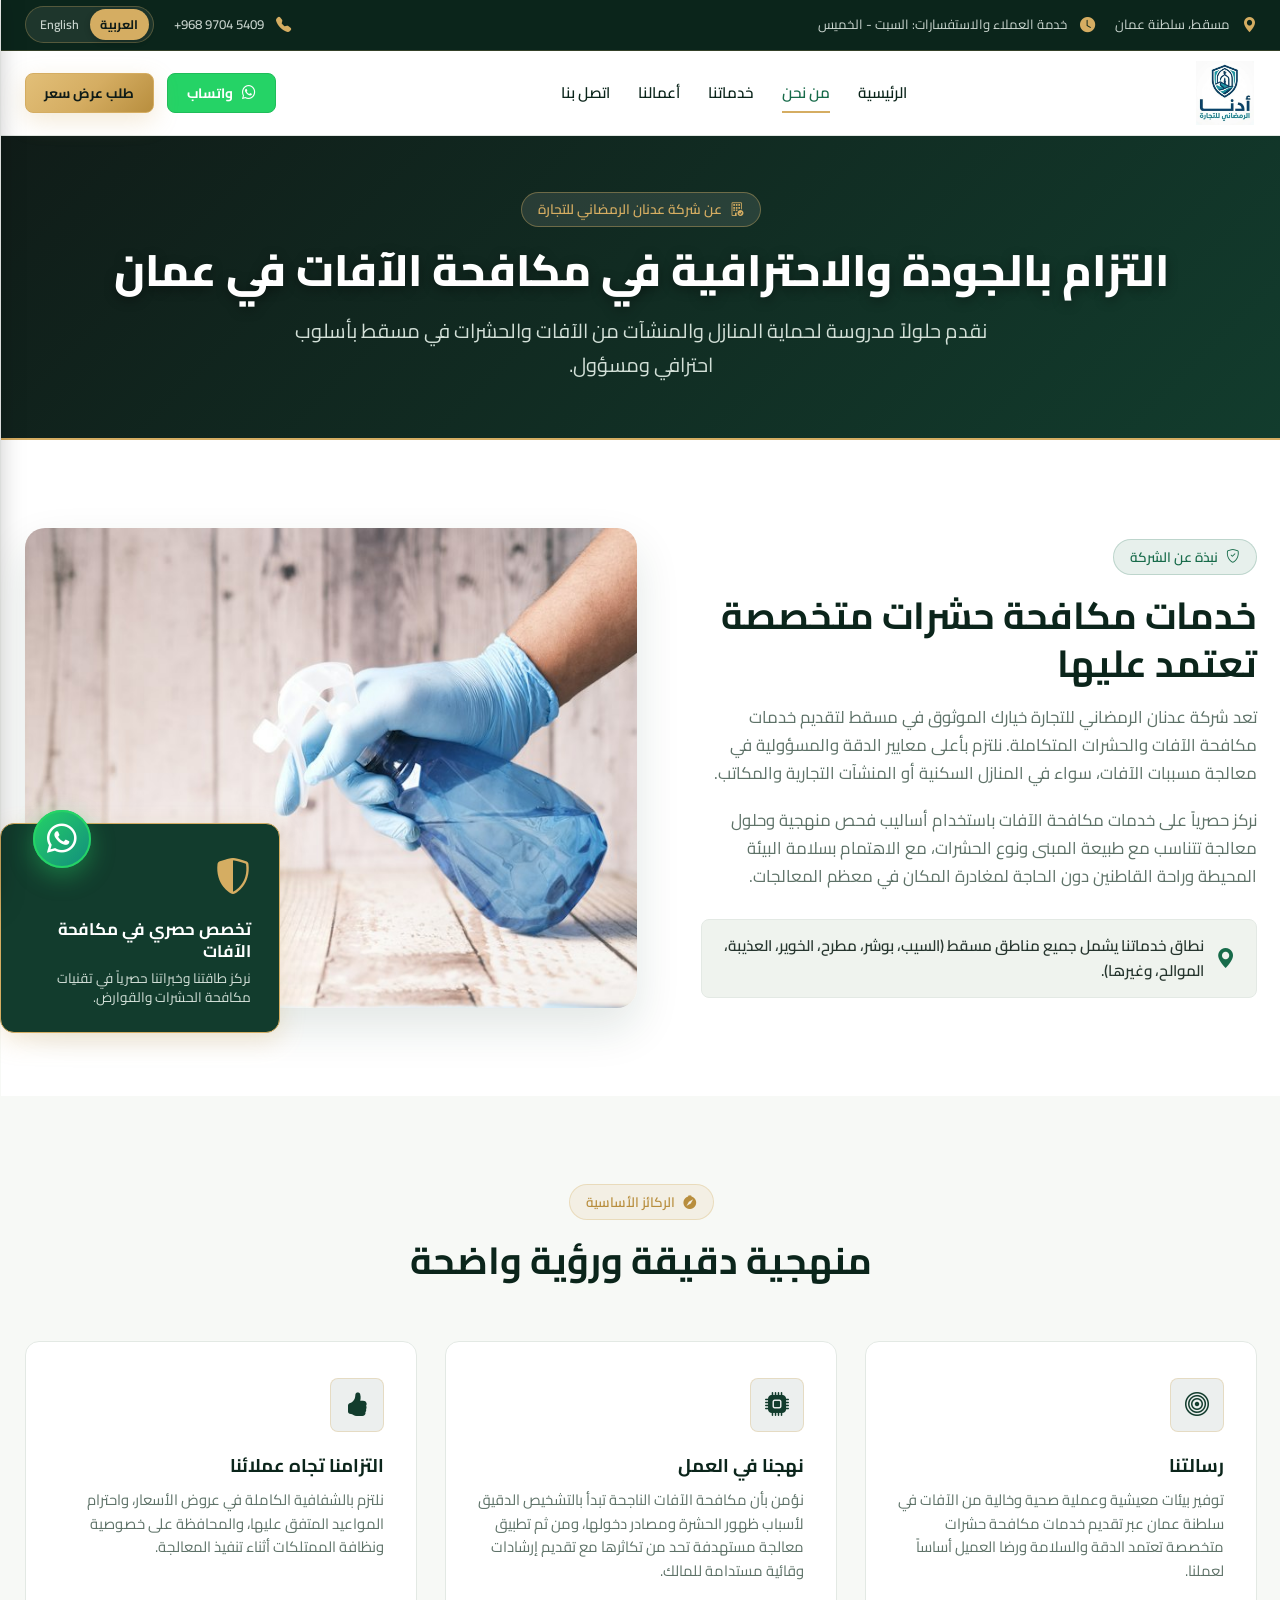
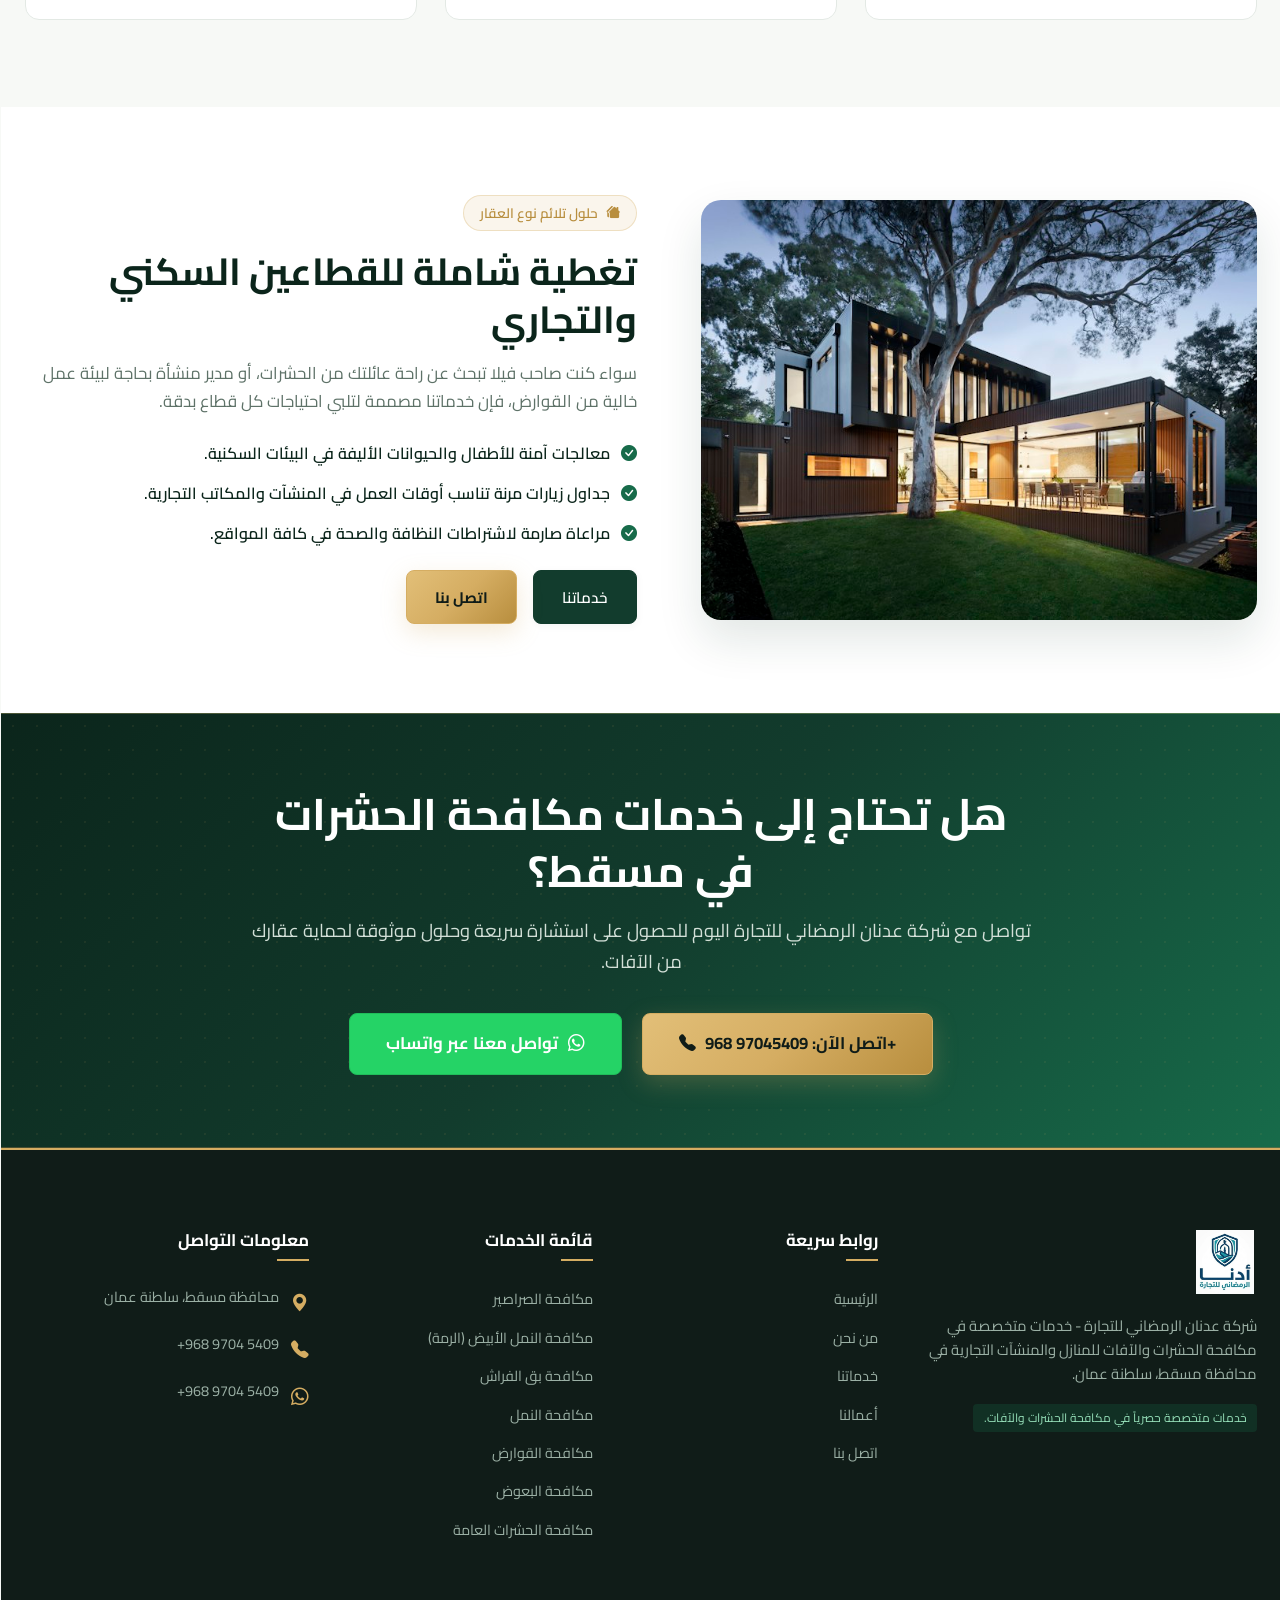
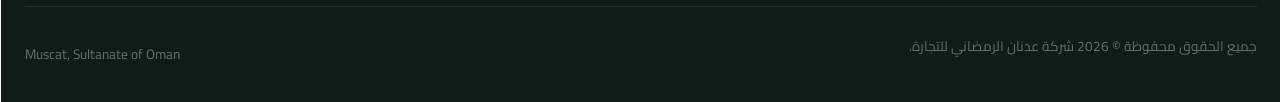
==== commit bb555e9d: "all changes logo etc" ====
--- a/about.html
+++ b/about.html
@@ -7,7 +7,7 @@
   <meta name="description" content="تعرف على شركة عدنان الرمضاني للتجارة، المزود المتخصص في خدمات مكافحة الحشرات والآفات للمنازل والمنشآت التجارية في مسقط، سلطنة عمان.">
   <link rel="canonical" href="https://adnan-pestcontrol-oman.com/about.html">
 
-  <link rel="icon" type="image/svg+xml" href="assets/images/favicon.svg">
+  <link rel="icon" type="image/png" href="assets/images/favicon.png">
   <link rel="preconnect" href="https://fonts.googleapis.com">
   <link rel="preconnect" href="https://fonts.gstatic.com" crossorigin>
   <link href="https://fonts.googleapis.com/css2?family=Cairo:wght@400;500;600;700;800;900&family=Plus+Jakarta+Sans:wght@400;500;600;700;800&family=Tajawal:wght@400;500;700&display=swap" rel="stylesheet">
@@ -51,7 +51,8 @@
     <div class="container">
       <div class="header-inner">
         <a href="index.html" class="brand-logo" aria-label="Adnan Al Ramadani Trading">
-          <img src="assets/images/logo.svg" alt="عدنان الرمضاني للتجارة" width="300" height="60">
+          <img src="assets/images/logo-adana-ar.jpeg" alt="أدنان الرمضاني للتجارة" class="logo-rtl" width="198" height="60">
+          <img src="assets/images/logo-adana-en.jpeg" alt="Adnan Al Ramadani Trading" class="logo-ltr" width="198" height="60">
         </a>
         <nav class="nav-menu" aria-label="Main Navigation">
           <a href="index.html" class="nav-link" data-i18n="nav_home">الرئيسية</a>
@@ -79,7 +80,9 @@
   <aside class="mobile-drawer" aria-label="Mobile Navigation Drawer">
     <div>
       <div class="drawer-header">
-        <span class="badge-tag badge-gold" data-i18n="company_name">عدنان الرمضاني للتجارة</span>
+        <a href="index.html" class="brand-logo">
+          <img src="assets/images/logo-adana-ar.jpeg" alt="أدنان الرمضاني للتجارة" width="180" height="55">
+        </a>
         <button type="button" class="drawer-close" aria-label="Close Menu">
           <i class="bi bi-x-lg"></i>
         </button>
@@ -263,8 +266,8 @@
     <div class="container">
       <div class="footer-top">
         <div class="footer-brand">
-          <a href="index.html" class="brand-logo">
-            <img src="assets/images/logo-white.svg" alt="عدنان الرمضاني للتجارة" width="300" height="60">
+          <a href="index.html" class="brand-logo footer-logo">
+            <img src="assets/images/logo-adana-ar.jpeg" alt="أدنان الرمضاني للتجارة" width="198" height="60">
           </a>
           <p data-i18n="footer_about_p">شركة عدنان الرمضاني للتجارة - خدمات متخصصة في مكافحة الحشرات والآفات للمنازل والمنشآت التجارية في محافظة مسقط، سلطنة عمان.</p>
           <div style="margin-top: 1rem;">
--- a/css/style.css
+++ b/css/style.css
@@ -444,8 +444,30 @@
 }
 
 .brand-logo img {
-  height: 48px;
-  width: auto;
+  height: 64px;
+  width: 64px;
+  max-width: 64px;
+  object-fit: contain;
+  display: block;
+  transition: transform var(--transition-fast);
+}
+
+.brand-logo:hover img {
+  transform: scale(1.02);
+}
+
+.brand-logo .logo-ltr {
+  display: none;
+}
+.brand-logo .logo-rtl {
+  display: block;
+}
+
+html[dir="ltr"] .brand-logo .logo-rtl {
+  display: none;
+}
+html[dir="ltr"] .brand-logo .logo-ltr {
+  display: block;
 }
 
 /* Nav Menu */
@@ -595,17 +617,17 @@
 }
 
 /* --------------------------------------------------------------------------
-   8. Hero Section (Cinematic Luxury)
+   8. Hero Section (Cinematic Luxury & Real Working Showcase)
    -------------------------------------------------------------------------- */
 .hero-section {
   position: relative;
-  min-height: 85vh;
-  display: flex;
-  align-items: center;
-  background: linear-gradient(135deg, rgba(16, 28, 24, 0.92) 0%, rgba(18, 60, 45, 0.88) 100%),
-              url('../assets/images/hero.jpg') center/cover no-repeat;
-  color: var(--white);
-  padding: 5rem 0;
+  min-height: 88vh;
+  display: flex;
+  align-items: center;
+  background: linear-gradient(135deg, rgba(8, 22, 17, 0.94) 0%, rgba(18, 60, 45, 0.88) 50%, rgba(11, 37, 27, 0.95) 100%),
+              url('../assets/images/hero-technician.jpg') center/cover no-repeat;
+  color: var(--white);
+  padding: 5.5rem 0 4.5rem;
   overflow: hidden;
 }
 
@@ -615,32 +637,104 @@
   left: 0;
   width: 100%;
   height: 100%;
-  background-image: radial-gradient(rgba(213, 173, 98, 0.08) 1px, transparent 1px);
+  background-image: radial-gradient(rgba(213, 173, 98, 0.1) 1.5px, transparent 1.5px);
   background-size: 32px 32px;
   pointer-events: none;
+}
+
+.hero-grid {
+  display: grid;
+  grid-template-columns: 1.15fr 0.85fr;
+  gap: 3.5rem;
+  align-items: center;
+  position: relative;
+  z-index: 2;
 }
 
 .hero-content {
   position: relative;
   z-index: 2;
-  max-width: 820px;
+}
+
+.hero-live-badge {
+  display: inline-flex;
+  align-items: center;
+  gap: 0.65rem;
+  padding: 0.45rem 1.15rem;
+  border-radius: var(--radius-full);
+  font-size: 0.85rem;
+  font-weight: 600;
+  background: rgba(255, 255, 255, 0.08);
+  color: var(--accent);
+  border: 1px solid rgba(213, 173, 98, 0.4);
+  backdrop-filter: blur(8px);
+  margin-bottom: 1.5rem;
+}
+
+.live-pulse-dot {
+  width: 9px;
+  height: 9px;
+  border-radius: 50%;
+  background-color: #25D366;
+  box-shadow: 0 0 10px #25D366;
+  animation: live-blink 1.8s infinite;
+}
+
+@keyframes live-blink {
+  0%, 100% { opacity: 1; transform: scale(1); }
+  50% { opacity: 0.4; transform: scale(0.85); }
 }
 
 .hero-title {
   color: var(--white);
-  font-size: clamp(2.2rem, 3.8vw + 1rem, 3.75rem);
+  font-size: clamp(2.1rem, 3.2vw + 1rem, 3.35rem);
   font-weight: 800;
-  line-height: 1.22;
-  margin-bottom: 1.5rem;
-  text-shadow: 0 2px 10px rgba(0, 0, 0, 0.3);
+  line-height: 1.25;
+  margin-bottom: 1.35rem;
+  text-shadow: 0 3px 12px rgba(0, 0, 0, 0.4);
+}
+
+.hero-title .title-accent {
+  background: linear-gradient(135deg, #F2D388 0%, #D5AD62 60%, #FFFFFF 100%);
+  -webkit-background-clip: text;
+  -webkit-text-fill-color: transparent;
+  display: inline-block;
 }
 
 .hero-desc {
-  font-size: clamp(1.05rem, 1.2vw + 0.5rem, 1.35rem);
+  font-size: clamp(1.05rem, 1.1vw + 0.4rem, 1.25rem);
   color: #D3E0D8;
   line-height: 1.7;
+  margin-bottom: 2rem;
+  max-width: 650px;
+}
+
+/* 4-Item Value Grid in Hero */
+.hero-value-grid {
+  display: grid;
+  grid-template-columns: repeat(2, 1fr);
+  gap: 0.85rem;
   margin-bottom: 2.25rem;
-  max-width: 700px;
+}
+
+.hero-value-item {
+  display: flex;
+  align-items: center;
+  gap: 0.65rem;
+  background: rgba(255, 255, 255, 0.06);
+  border: 1px solid rgba(255, 255, 255, 0.12);
+  border-radius: var(--radius-sm);
+  padding: 0.65rem 0.95rem;
+  font-size: 0.88rem;
+  font-weight: 600;
+  color: #E2ECE5;
+  backdrop-filter: blur(4px);
+}
+
+.hero-value-item i {
+  color: var(--accent);
+  font-size: 1.15rem;
+  flex-shrink: 0;
 }
 
 .hero-cta-group {
@@ -648,30 +742,154 @@
   align-items: center;
   flex-wrap: wrap;
   gap: 1rem;
-  margin-bottom: 2.75rem;
-}
-
-.hero-features {
+  margin-bottom: 1.75rem;
+}
+
+.hero-call-ribbon {
+  display: inline-flex;
+  align-items: center;
+  gap: 0.65rem;
+  font-size: 0.9rem;
+  color: #CAD5CF;
+  padding-top: 0.5rem;
+}
+
+.hero-call-ribbon a {
+  color: var(--accent);
+  font-weight: 700;
+  text-decoration: underline;
+  text-underline-offset: 4px;
+}
+
+/* Hero Visual Showcase Card (Right Column) */
+.hero-showcase {
+  position: relative;
+  border-radius: var(--radius-lg);
+  padding: 10px;
+  background: linear-gradient(135deg, rgba(213, 173, 98, 0.3) 0%, rgba(255, 255, 255, 0.08) 100%);
+  box-shadow: 0 25px 60px rgba(0, 0, 0, 0.45);
+}
+
+.hero-showcase-inner {
+  position: relative;
+  border-radius: var(--radius-md);
+  overflow: hidden;
+  background: var(--dark);
+}
+
+.hero-showcase-img {
+  width: 100%;
+  height: 480px;
+  object-fit: cover;
+  display: block;
+  transition: transform 0.6s ease;
+}
+
+.hero-showcase:hover .hero-showcase-img {
+  transform: scale(1.03);
+}
+
+/* Floating Glass Badges on Image */
+.hero-floating-badge {
+  position: absolute;
+  background: rgba(16, 28, 24, 0.88);
+  border: 1px solid rgba(213, 173, 98, 0.45);
+  backdrop-filter: blur(10px);
+  color: var(--white);
+  padding: 0.75rem 1.15rem;
+  border-radius: var(--radius-md);
+  box-shadow: 0 10px 30px rgba(0, 0, 0, 0.35);
+  display: flex;
+  align-items: center;
+  gap: 0.75rem;
+  z-index: 3;
+}
+
+.hero-badge-top {
+  top: 1.5rem;
+  right: 1.5rem;
+}
+
+html[dir="rtl"] .hero-badge-top {
+  right: auto;
+  left: 1.5rem;
+}
+
+
+.hero-badge-icon {
+  width: 38px;
+  height: 38px;
+  border-radius: 50%;
+  background: rgba(23, 107, 74, 0.35);
+  border: 1px solid var(--accent);
+  color: var(--accent);
+  display: flex;
+  align-items: center;
+  justify-content: center;
+  font-size: 1.15rem;
+  flex-shrink: 0;
+}
+
+.hero-badge-text {
+  display: flex;
+  flex-direction: column;
+}
+
+.hero-badge-text strong {
+  font-size: 0.85rem;
+  color: var(--white);
+  line-height: 1.25;
+}
+
+.hero-badge-text span {
+  font-size: 0.75rem;
+  color: var(--text-light);
+}
+
+/* Quick Pest Inquiry Bar on Showcase */
+.hero-quick-bar {
+  background: rgba(16, 28, 24, 0.95);
+  border-top: 1px solid rgba(213, 173, 98, 0.25);
+  padding: 1.15rem 1.25rem;
+}
+
+.hero-quick-title {
+  font-size: 0.85rem;
+  font-weight: 700;
+  color: var(--accent);
+  margin-bottom: 0.65rem;
+  display: flex;
+  align-items: center;
+  gap: 0.45rem;
+}
+
+.hero-pest-pills {
   display: flex;
   align-items: center;
   flex-wrap: wrap;
-  gap: 1.5rem;
-  padding-top: 1.75rem;
-  border-top: 1px solid rgba(255, 255, 255, 0.15);
-}
-
-.hero-feature-item {
-  display: flex;
-  align-items: center;
-  gap: 0.6rem;
-  font-size: 0.9rem;
-  color: #E2ECE5;
-  font-weight: 500;
-}
-
-.hero-feature-item i {
-  color: var(--accent);
-  font-size: 1.15rem;
+  gap: 0.45rem;
+}
+
+.pest-pill-btn {
+  background: rgba(255, 255, 255, 0.08);
+  border: 1px solid rgba(255, 255, 255, 0.15);
+  color: #CAD5CF;
+  font-size: 0.78rem;
+  font-weight: 600;
+  padding: 0.3rem 0.65rem;
+  border-radius: var(--radius-full);
+  cursor: pointer;
+  transition: var(--transition-fast);
+  text-decoration: none;
+  display: inline-flex;
+  align-items: center;
+  gap: 0.35rem;
+}
+
+.pest-pill-btn:hover {
+  background: var(--accent);
+  color: var(--dark);
+  border-color: var(--accent);
 }
 
 /* --------------------------------------------------------------------------
@@ -762,7 +980,7 @@
    -------------------------------------------------------------------------- */
 .services-grid {
   display: grid;
-  grid-template-columns: repeat(auto-fill, minmax(350px, 1fr));
+  grid-template-columns: repeat(auto-fill, minmax(320px, 1fr));
   gap: 2rem;
 }
 
@@ -783,28 +1001,73 @@
   border-color: rgba(23, 107, 74, 0.3);
 }
 
+/* ── Standard photo media (ant, mosquito, general) ── */
 .service-card-media {
   position: relative;
-  height: 220px;
+  height: 230px;
   overflow: hidden;
+  background-color: var(--primary-dark);
 }
 
 .service-card-media img {
   width: 100%;
   height: 100%;
   object-fit: cover;
+  object-position: center center;
   transition: transform 0.6s cubic-bezier(0.16, 1, 0.3, 1);
+  display: block;
 }
 
 .service-card:hover .service-card-media img {
-  transform: scale(1.08);
+  transform: scale(1.07);
+}
+
+/* ── Poster / marketing image variant ──
+   Applied to cards whose user image has white bg + headline text.
+   Keeps the full poster visible with a branded dark frame. */
+.service-card-media--poster {
+  background: radial-gradient(circle at center, #1b3d30 0%, #0a1913 100%);
+  display: flex;
+  align-items: center;
+  justify-content: center;
+  padding: 8px;
+}
+
+.service-card-media--poster img {
+  width: 100%;
+  height: 100%;
+  object-fit: contain;
+  object-position: center center;
+  padding: 4px;
+  border-radius: var(--radius-xs);
+  transition: transform 0.6s cubic-bezier(0.16, 1, 0.3, 1);
+}
+
+.service-card:hover .service-card-media--poster img {
+  transform: scale(1.04);
+}
+
+/* subtle dark overlay on poster to blend with brand */
+.service-card-media--poster::after {
+  content: '';
+  position: absolute;
+  inset: 0;
+  background: rgba(10, 20, 15, 0.05);
+  pointer-events: none;
+  z-index: 1;
+}
+
+/* keep badge / icon ABOVE the poster overlay */
+.service-card-media .service-card-badge,
+.service-card-media .service-card-icon {
+  z-index: 2;
 }
 
 .service-card-badge {
   position: absolute;
   top: 1rem;
   right: 1rem;
-  background: rgba(16, 28, 24, 0.85);
+  background: rgba(16, 28, 24, 0.88);
   color: var(--accent);
   border: 1px solid rgba(213, 173, 98, 0.4);
   backdrop-filter: blur(4px);
@@ -813,6 +1076,7 @@
   font-size: 0.75rem;
   font-weight: 700;
   letter-spacing: 0.5px;
+  z-index: 2;
 }
 
 html[dir="rtl"] .service-card-badge {
@@ -835,6 +1099,7 @@
   justify-content: center;
   font-size: 1.35rem;
   box-shadow: var(--shadow-md);
+  z-index: 2;
 }
 
 html[dir="rtl"] .service-card-icon {
@@ -843,42 +1108,83 @@
 }
 
 .service-card-body {
-  padding: 2rem 1.75rem 1.75rem;
+  padding: 2rem 1.75rem 1.5rem;
   display: flex;
   flex-direction: column;
   flex-grow: 1;
 }
 
 .service-card-title {
-  font-size: 1.25rem;
-  margin-bottom: 0.75rem;
+  font-size: 1.2rem;
+  margin-bottom: 0.65rem;
   color: var(--primary-dark);
+  min-height: 3.2rem;
+  display: flex;
+  align-items: center;
+  line-height: 1.35;
 }
 
 .service-card-desc {
-  font-size: 0.925rem;
+  font-size: 0.915rem;
   color: var(--text-muted);
-  line-height: 1.6;
-  margin-bottom: 1.5rem;
+  line-height: 1.65;
   flex-grow: 1;
+  /* reserve min height so short text doesn't misalign footer */
+  min-height: 4.8rem;
 }
 
 .service-card-footer {
   display: flex;
   align-items: center;
   justify-content: space-between;
+  gap: 0.75rem;
   border-top: 1px solid var(--border-subtle);
   padding-top: 1rem;
   margin-top: auto;
+  flex-wrap: wrap;
+}
+
+.service-card-footer .btn {
+  white-space: nowrap;
+  flex-shrink: 0;
+  display: inline-flex;
+  align-items: center;
+  justify-content: center;
+}
+
+/* Service Detail Block image poster modifier */
+.intro-image-main.is-poster {
+  object-fit: contain;
+  background: radial-gradient(circle at center, #1b3d30 0%, #0a1913 100%);
+  padding: 1rem;
+  border: 1px solid rgba(213, 173, 98, 0.25);
+}
+
+.service-actions-row {
+  display: flex;
+  align-items: center;
+  gap: 0.85rem;
+  flex-wrap: wrap;
+  margin-top: 1.5rem;
+}
+
+.service-actions-row .btn {
+  display: inline-flex;
+  align-items: center;
+  justify-content: center;
+  gap: 0.5rem;
+  white-space: nowrap;
 }
 
 .service-link {
   display: inline-flex;
   align-items: center;
   gap: 0.4rem;
-  font-size: 0.9rem;
+  font-size: 0.88rem;
   font-weight: 700;
   color: var(--secondary);
+  flex-shrink: 0;
+  white-space: nowrap;
 }
 
 .service-link:hover {
--- a/css/responsive.css
+++ b/css/responsive.css
@@ -21,6 +21,12 @@
     --header-height: 72px;
   }
 
+  .brand-logo img {
+    height: 58px;
+    width: 58px;
+    max-width: 58px;
+  }
+
   .nav-menu {
     display: none;
   }
@@ -31,6 +37,20 @@
 
   .mobile-toggle {
     display: block;
+  }
+
+  .hero-grid {
+    grid-template-columns: 1fr;
+    gap: 3rem;
+  }
+
+  .hero-showcase {
+    max-width: 580px;
+    margin: 0 auto;
+  }
+
+  .hero-showcase-img {
+    height: 380px;
   }
 
   .intro-grid {
@@ -65,6 +85,32 @@
 
 /* Mobile Devices (max-width: 767px) */
 @media (max-width: 767px) {
+  .hero-value-grid {
+    grid-template-columns: 1fr;
+  }
+
+  .hero-showcase-img {
+    height: 320px;
+  }
+
+  .hero-floating-badge {
+    padding: 0.5rem 0.75rem;
+    gap: 0.5rem;
+  }
+
+  .hero-badge-icon {
+    width: 32px;
+    height: 32px;
+    font-size: 0.95rem;
+  }
+
+  .hero-badge-text strong {
+    font-size: 0.78rem;
+  }
+
+  .hero-badge-text span {
+    font-size: 0.7rem;
+  }
   .section-py {
     padding-top: 3.75rem;
     padding-bottom: 3.75rem;
@@ -170,7 +216,9 @@
   }
 
   .brand-logo img {
-    height: 40px;
+    height: 52px;
+    width: 52px;
+    max-width: 52px;
   }
 
   .hero-title {
@@ -181,13 +229,76 @@
     font-size: 0.98rem;
   }
 
+  .services-grid {
+    grid-template-columns: 1fr;
+    gap: 1.25rem;
+  }
+
   .service-card-media {
-    height: 190px;
+    height: 210px;
+  }
+
+  .service-card-body {
+    padding: 1.5rem 1.25rem 1.25rem;
+  }
+
+  .service-card-title {
+    min-height: auto;
+  }
+
+  .service-card-desc {
+    min-height: auto;
+  }
+
+  .service-actions-row {
+    flex-direction: column;
+    align-items: stretch;
+    width: 100%;
+  }
+
+  .service-actions-row .btn {
+    width: 100%;
   }
 
   .btn-lg {
     padding: 0.85rem 1.5rem;
     font-size: 0.95rem;
+  }
+
+  .intro-image-main {
+    height: 280px;
+  }
+}
+
+/* Very Small Phones (max-width: 360px) */
+@media (max-width: 360px) {
+  .hero-title {
+    font-size: 1.6rem;
+  }
+
+  .brand-logo img {
+    height: 46px;
+    width: 46px;
+    max-width: 46px;
+  }
+
+  .hero-value-item {
+    font-size: 0.8rem;
+    padding: 0.5rem 0.75rem;
+  }
+
+  .service-card-footer {
+    flex-direction: column;
+    align-items: stretch;
+    gap: 0.65rem;
+  }
+
+  .service-card-footer .service-link {
+    justify-content: center;
+  }
+
+  .service-card-footer .btn {
+    width: 100%;
   }
 }
 
